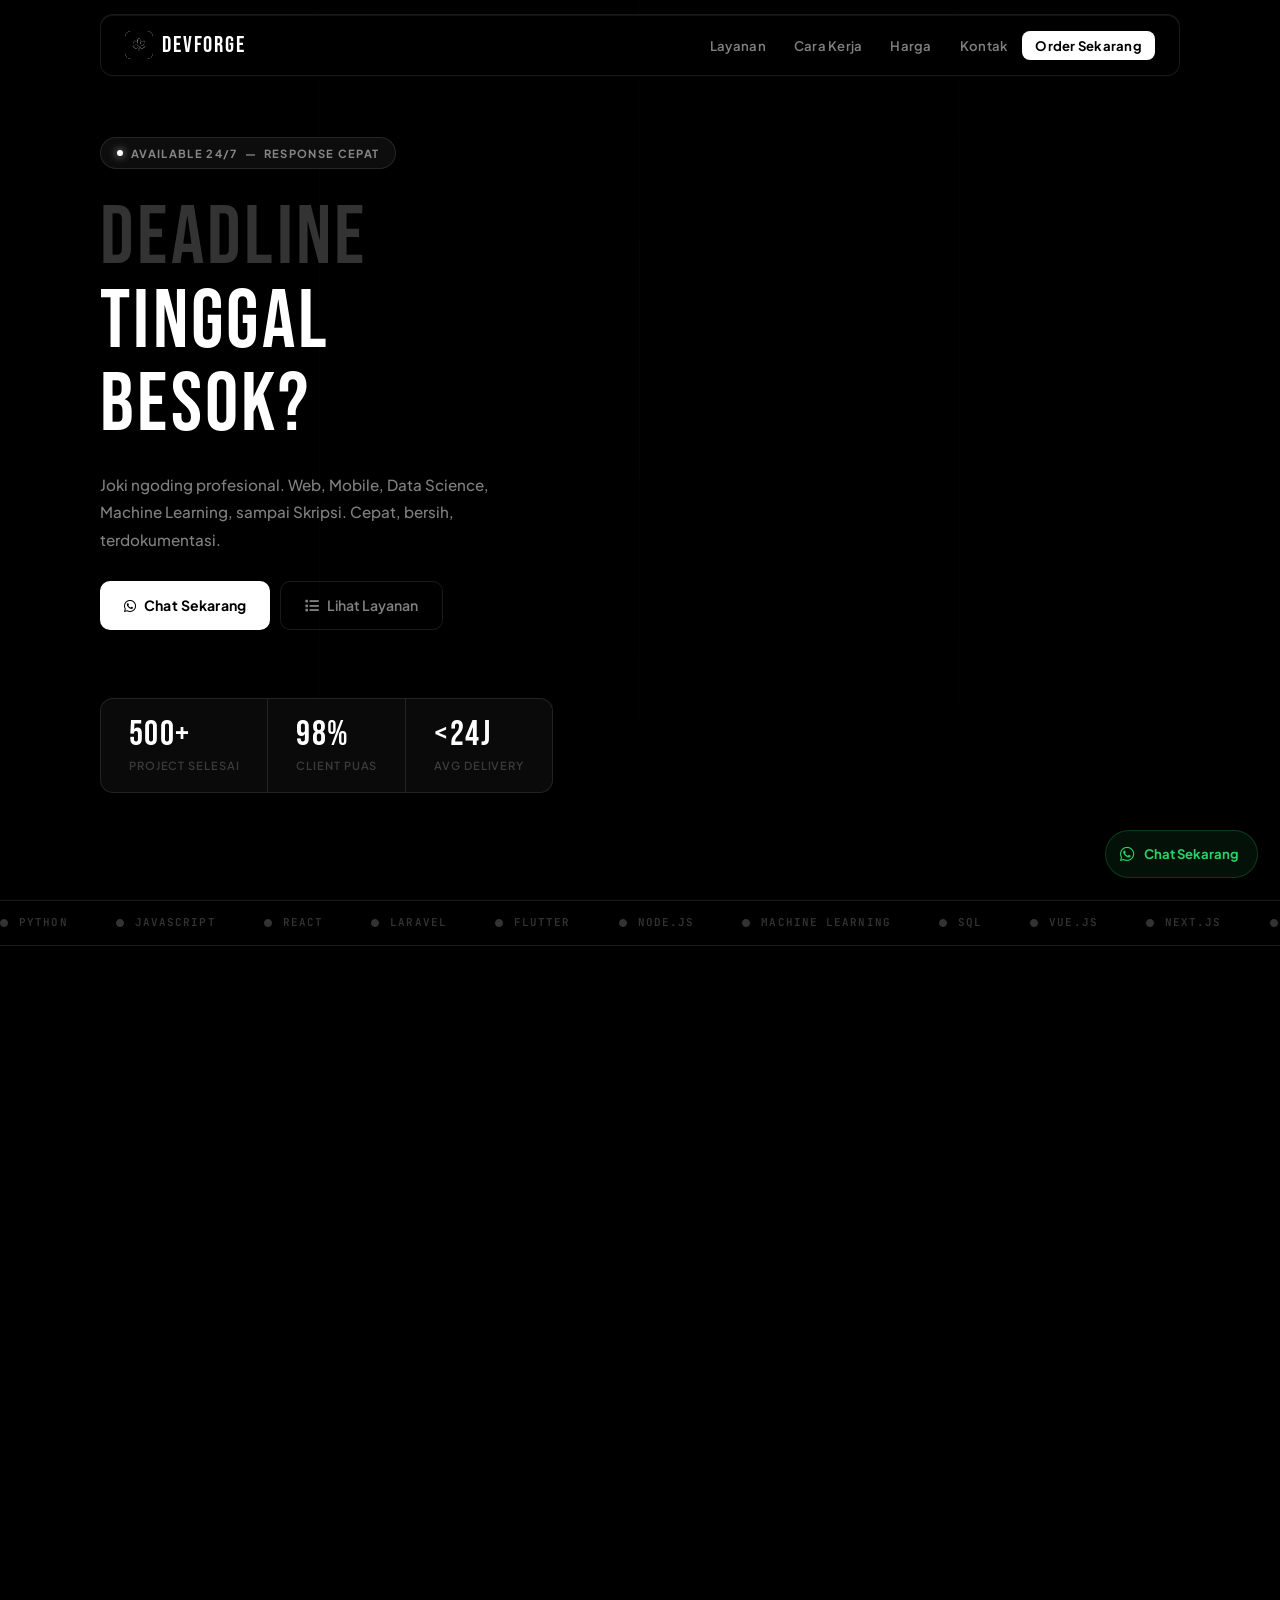
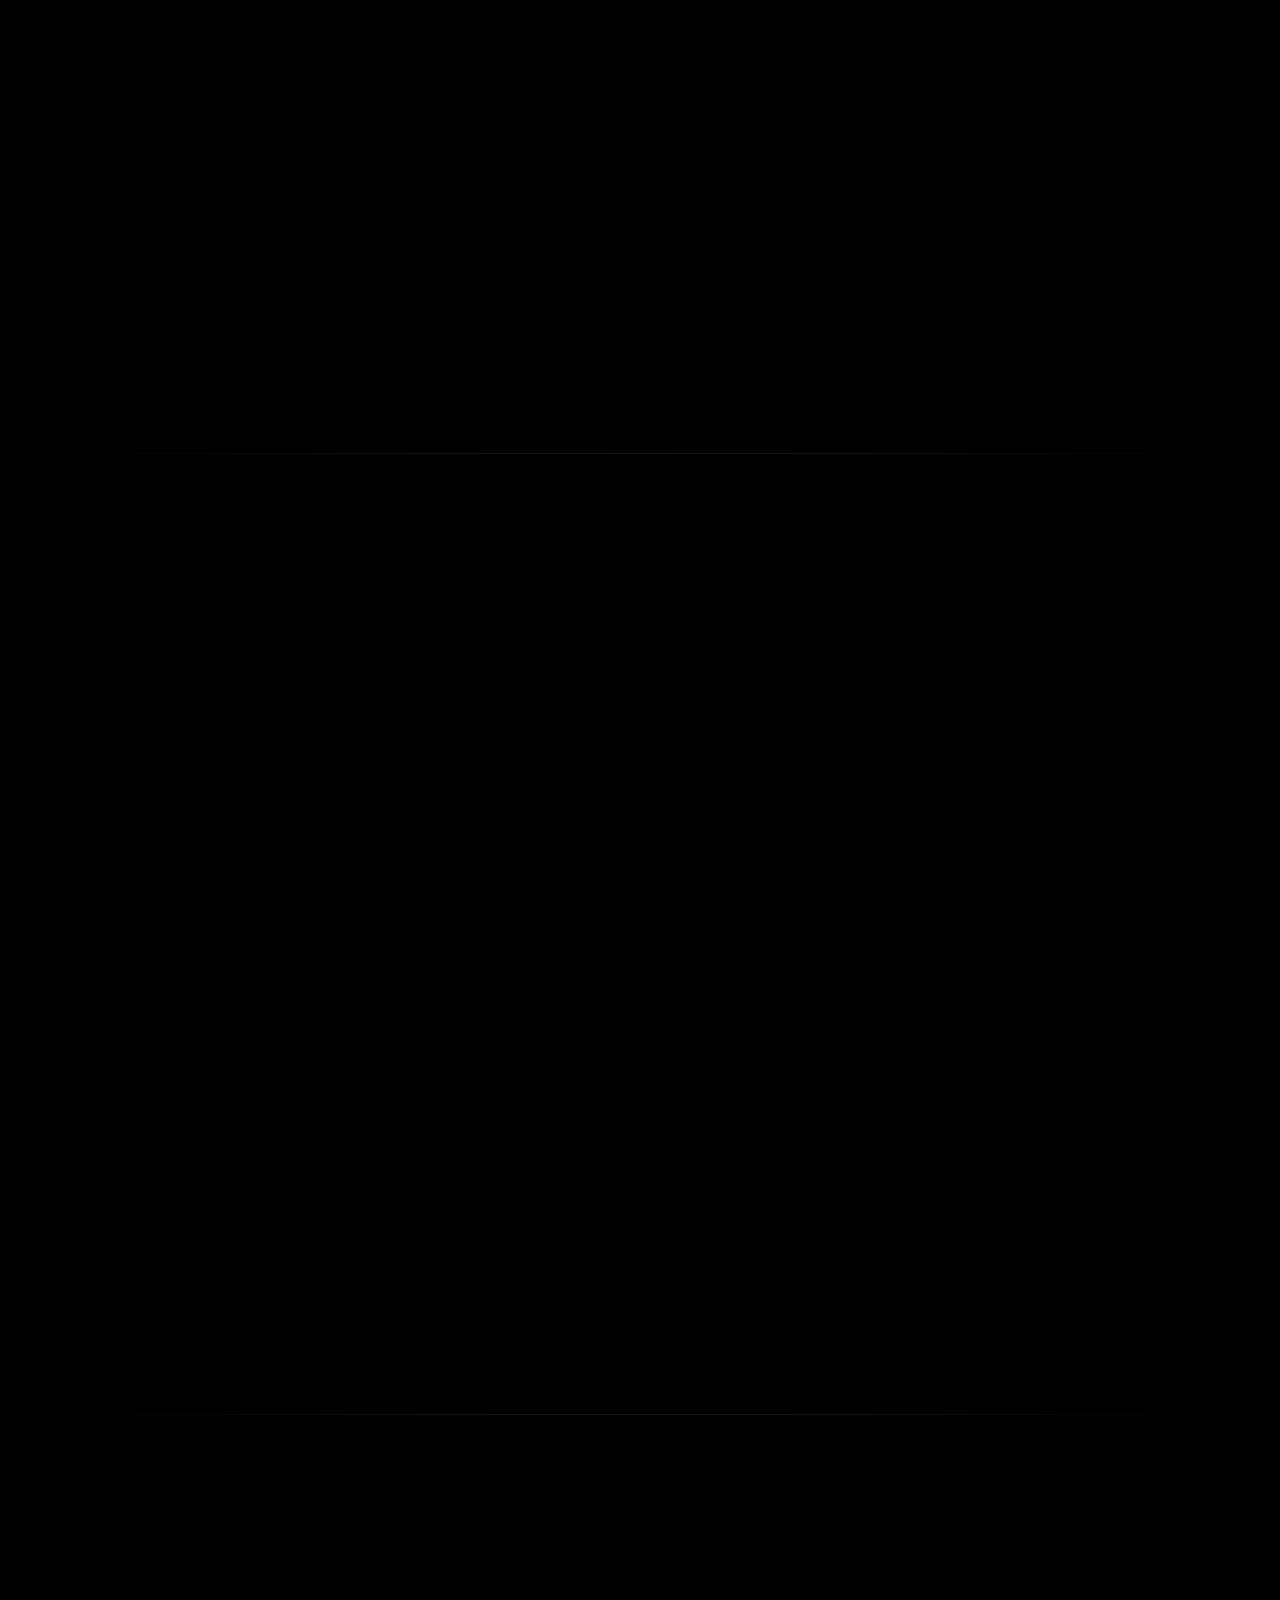
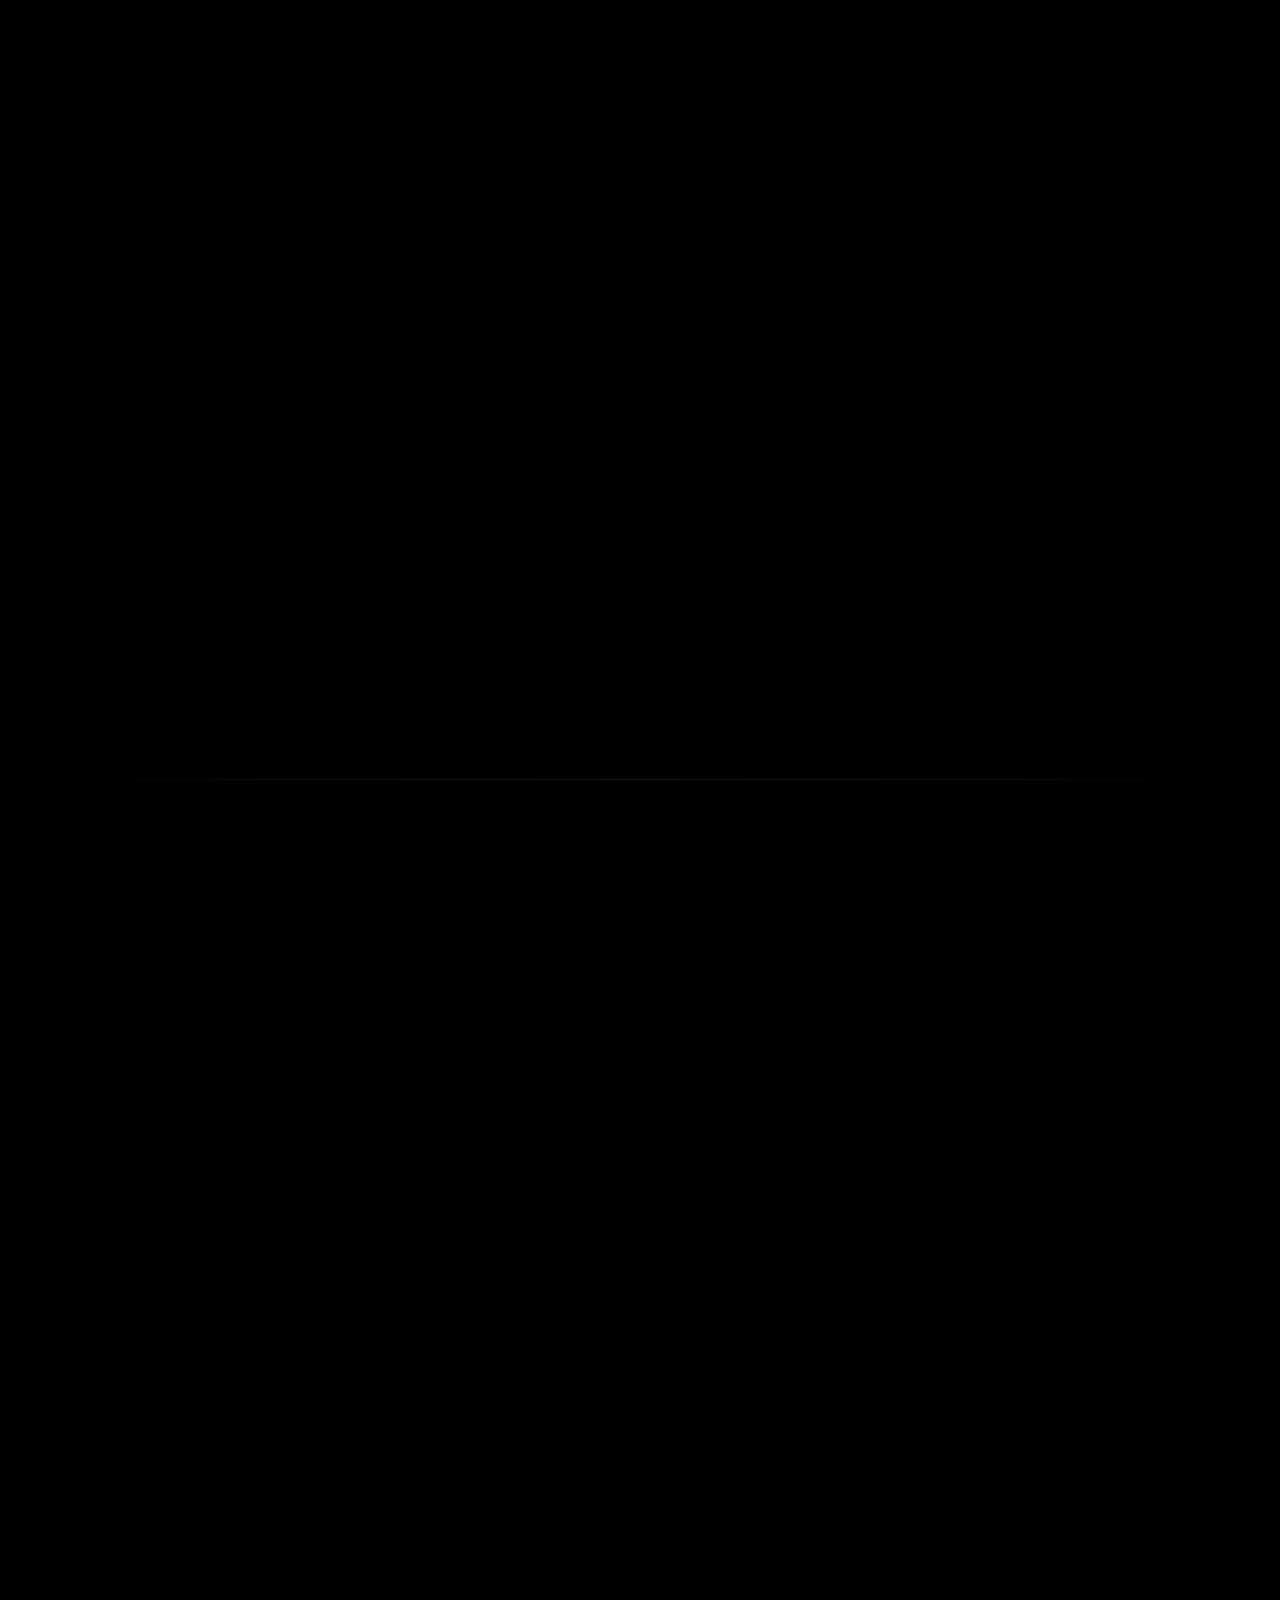
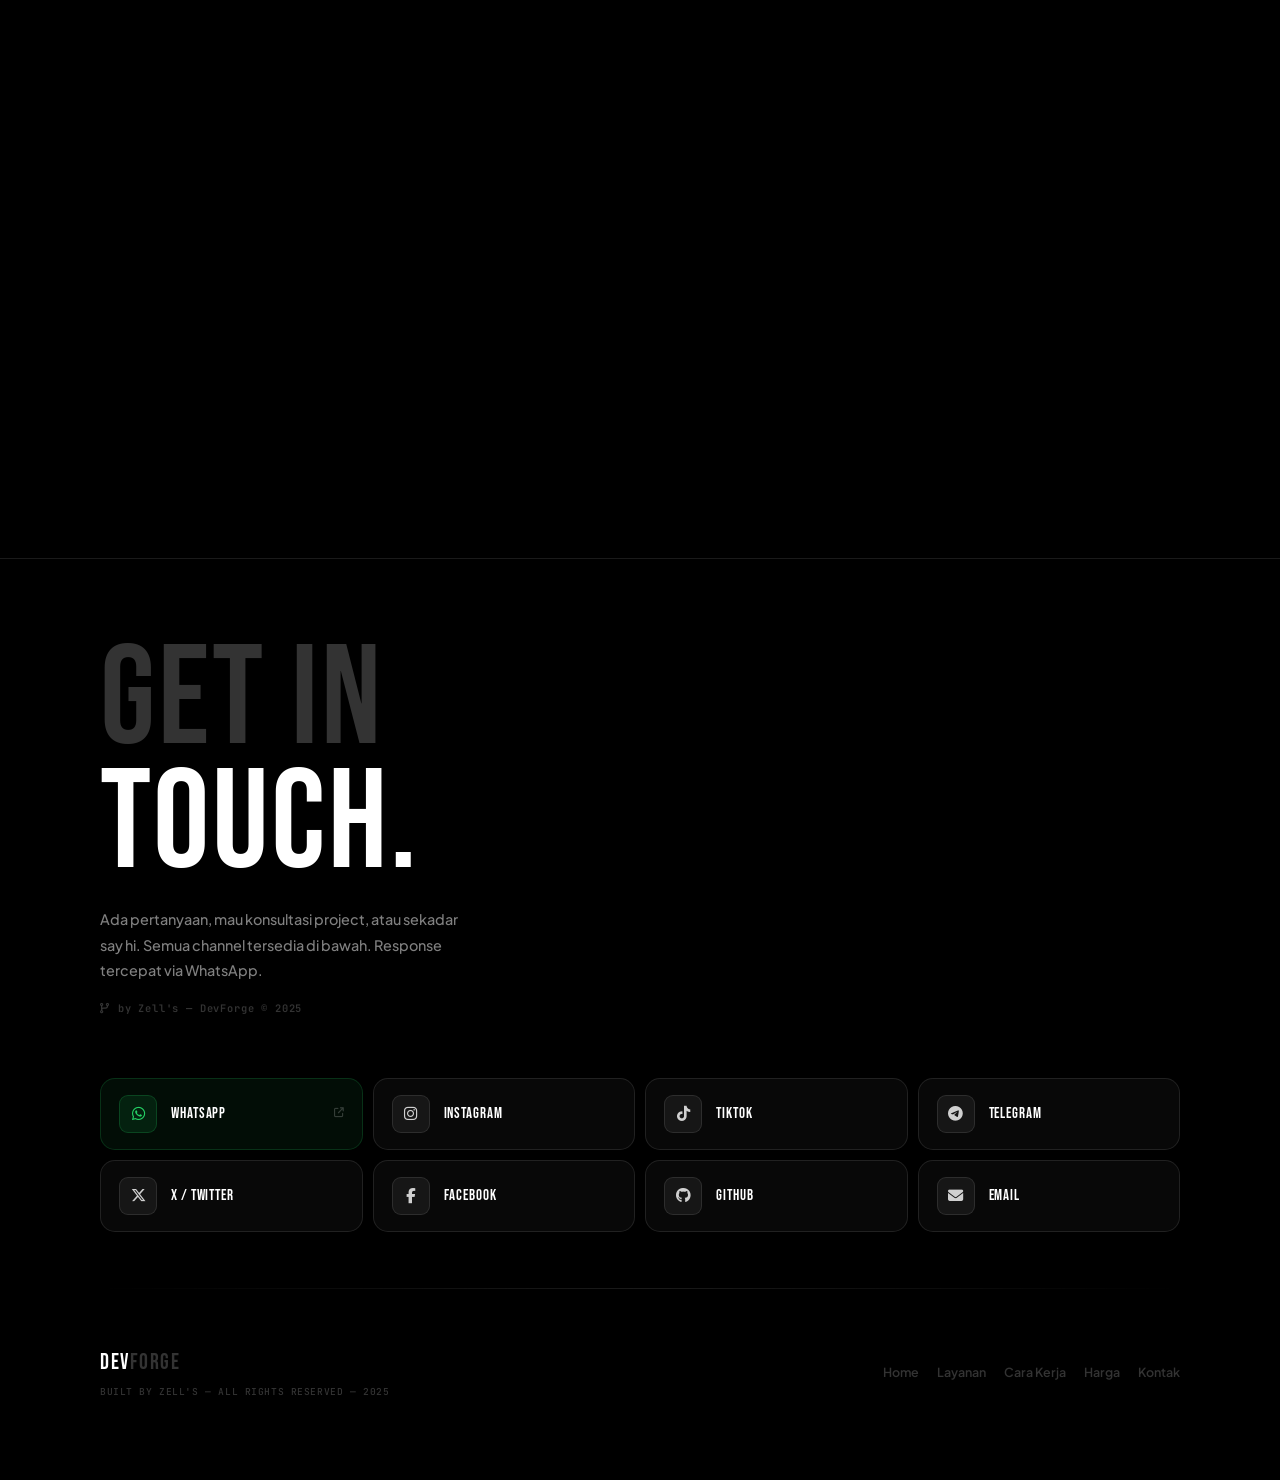
==== index.html @ bbb9de08 "Add files via upload" ====
<!DOCTYPE html>
<html lang="id">
<head>
<meta charset="UTF-8">
<meta name="viewport" content="width=device-width, initial-scale=1.0">
<title>DevForge — Joki Ngoding Professional</title>
<link rel="preconnect" href="https://fonts.googleapis.com">
<link rel="preconnect" href="https://fonts.gstatic.com" crossorigin>
<link rel="stylesheet" href="https://cdnjs.cloudflare.com/ajax/libs/font-awesome/6.5.0/css/all.min.css">
<link rel="stylesheet" href="style.css">
</head>
<body>

<!-- ── TERMINAL BACKGROUND (hero only) ── -->
<div id="terminal-bg">
  <div class="term-col" id="tc0"></div>
  <div class="term-col" id="tc1"></div>
  <div class="term-col" id="tc2"></div>
  <div class="term-col" id="tc3"></div>
</div>
<div id="term-vignette"></div>

<!-- ── NAV ── -->
<nav>
  <a href="#home" class="logo">
   <div class="logo-box"><img src="w.jpeg" alt="logo" style="width:100%;height:100%;object-fit:cover;border-radius:inherit;display:block;"></div> DevForge
  </a>
  <ul class="nav-links">
    <li><a href="#layanan">Layanan</a></li>
    <li><a href="#cara-kerja">Cara Kerja</a></li>
    <li><a href="#harga">Harga</a></li>
    <li><a href="#contact">Kontak</a></li>
    <li><a href="#cta" class="nav-cta">Order Sekarang</a></li>
  </ul>
  <button class="hamburger" id="ham" aria-label="Menu">
    <span></span><span></span><span></span>
  </button>
</nav>
<div class="mob-nav" id="mobnav">
  <a href="#layanan">Layanan</a>
  <a href="#cara-kerja">Cara Kerja</a>
  <a href="#harga">Harga</a>
  <a href="#contact">Kontak</a>
  <a href="#cta" class="m-cta">Order Sekarang</a>
</div>

<!-- ── PAGE ── -->
<div class="page">

  <!-- HERO -->
  <section class="hero" id="home">
    <div class="hero-inner">

      <div class="hero-pill">
        <div class="pill-live"></div>
        Available 24/7 &nbsp;&mdash;&nbsp; Response Cepat
      </div>

      <div class="hero-title">
        <span class="dim">DEADLINE</span><br>
        TINGGAL<br>
        BESOK?
      </div>

      <p class="hero-desc">
        Joki ngoding profesional. Web, Mobile, Data Science, Machine Learning, sampai Skripsi. Cepat, bersih, terdokumentasi.
      </p>

      <div class="hero-btns">
        <a href="https://wa.me/6287738441668?text=Halo%20DevForge%2C%20mau%20konsultasi%20project"
           class="btn-white" target="_blank" rel="noopener">
          <i class="fa-brands fa-whatsapp"></i> Chat Sekarang
        </a>
        <a href="#layanan" class="btn-outline">
       <i class="fa-solid fa-list"></i>Lihat Layanan
        </a>
      </div>

      <div class="hero-metrics">
        <div class="m-stat">
          <div class="m-val">500+</div>
          <div class="m-lbl">Project Selesai</div>
        </div>
        <div class="m-stat">
          <div class="m-val">98%</div>
          <div class="m-lbl">Client Puas</div>
        </div>
        <div class="m-stat">
          <div class="m-val">&lt;24J</div>
          <div class="m-lbl">Avg Delivery</div>
        </div>
      </div>

    </div>
  </section>

  <!-- MARQUEE -->
  <div class="marquee-wrap">
    <div class="marquee-track">
      <div class="m-item"><i class="fa-solid fa-circle"></i> Python</div>
      <div class="m-item"><i class="fa-solid fa-circle"></i> JavaScript</div>
      <div class="m-item"><i class="fa-solid fa-circle"></i> React</div>
      <div class="m-item"><i class="fa-solid fa-circle"></i> Laravel</div>
      <div class="m-item"><i class="fa-solid fa-circle"></i> Flutter</div>
      <div class="m-item"><i class="fa-solid fa-circle"></i> Node.js</div>
      <div class="m-item"><i class="fa-solid fa-circle"></i> Machine Learning</div>
      <div class="m-item"><i class="fa-solid fa-circle"></i> SQL</div>
      <div class="m-item"><i class="fa-solid fa-circle"></i> Vue.js</div>
      <div class="m-item"><i class="fa-solid fa-circle"></i> Next.js</div>
      <div class="m-item"><i class="fa-solid fa-circle"></i> Django</div>
      <div class="m-item"><i class="fa-solid fa-circle"></i> Android</div>
      <div class="m-item"><i class="fa-solid fa-circle"></i> TensorFlow</div>
      <div class="m-item"><i class="fa-solid fa-circle"></i> Firebase</div>
      <div class="m-item"><i class="fa-solid fa-circle"></i> PostgreSQL</div>
      <!-- duplicate for seamless loop -->
      <div class="m-item"><i class="fa-solid fa-circle"></i> Python</div>
      <div class="m-item"><i class="fa-solid fa-circle"></i> JavaScript</div>
      <div class="m-item"><i class="fa-solid fa-circle"></i> React</div>
      <div class="m-item"><i class="fa-solid fa-circle"></i> Laravel</div>
      <div class="m-item"><i class="fa-solid fa-circle"></i> Flutter</div>
      <div class="m-item"><i class="fa-solid fa-circle"></i> Node.js</div>
      <div class="m-item"><i class="fa-solid fa-circle"></i> Machine Learning</div>
      <div class="m-item"><i class="fa-solid fa-circle"></i> SQL</div>
      <div class="m-item"><i class="fa-solid fa-circle"></i> Vue.js</div>
      <div class="m-item"><i class="fa-solid fa-circle"></i> Next.js</div>
      <div class="m-item"><i class="fa-solid fa-circle"></i> Django</div>
      <div class="m-item"><i class="fa-solid fa-circle"></i> Android</div>
      <div class="m-item"><i class="fa-solid fa-circle"></i> TensorFlow</div>
      <div class="m-item"><i class="fa-solid fa-circle"></i> Firebase</div>
      <div class="m-item"><i class="fa-solid fa-circle"></i> PostgreSQL</div>
    </div>
  </div>

  <!-- LAYANAN -->
  <section class="sec" id="layanan">
    <div class="sec-in">
      <div class="sec-tag reveal"><i class="fa-solid fa-layer-group"></i> Layanan</div>
      <h2 class="sec-title reveal">APAPUN<br>STACK-NYA.</h2>
      <p class="sec-sub reveal">Dari bug fix 1 jam sampai sistem skripsi lengkap. Semua dikerjakan profesional, bersih, dan terdokumentasi.</p>

      <div class="srv-grid">
        <div class="srv-card reveal d1">
          <div class="srv-icon"><i class="fa-solid fa-globe"></i></div>
          <div class="srv-name">WEB DEVELOPMENT</div>
          <div class="srv-desc">Frontend, backend, full-stack. React, Laravel, Next.js, Vue. Responsive, clean code, siap deploy ke production.</div>
          <div class="srv-tags">
            <span class="stag">React</span><span class="stag">Laravel</span>
            <span class="stag">Next.js</span><span class="stag">Vue</span>
          </div>
          <div class="srv-price"><i class="fa-solid fa-tag"></i> Mulai Rp 100.000</div>
        </div>

        <div class="srv-card reveal d2">
          <div class="srv-icon"><i class="fa-solid fa-mobile-screen"></i></div>
          <div class="srv-name">MOBILE APP</div>
          <div class="srv-desc">Android native, Flutter cross-platform. UI solid, logic bersih, siap submit ke Play Store atau App Store.</div>
          <div class="srv-tags">
            <span class="stag">Flutter</span><span class="stag">Android</span>
            <span class="stag">React Native</span>
          </div>
          <div class="srv-price"><i class="fa-solid fa-tag"></i> Mulai Rp 150.000</div>
        </div>

        <div class="srv-card reveal d3">
          <div class="srv-icon"><i class="fa-solid fa-brain"></i></div>
          <div class="srv-name">DATA SCIENCE &amp; ML</div>
          <div class="srv-desc">Analisis data, machine learning, prediksi model. Python, TensorFlow, PyTorch, scikit-learn. Laporan lengkap.</div>
          <div class="srv-tags">
            <span class="stag">Python</span><span class="stag">TensorFlow</span>
            <span class="stag">Pandas</span>
          </div>
          <div class="srv-price"><i class="fa-solid fa-tag"></i> Mulai Rp 120.000</div>
        </div>

        <div class="srv-card reveal d4">
          <div class="srv-icon"><i class="fa-solid fa-database"></i></div>
          <div class="srv-name">DATABASE &amp; BACKEND</div>
          <div class="srv-desc">ERD, desain database, REST API, GraphQL, query optimization. MySQL, PostgreSQL, MongoDB, Firebase.</div>
          <div class="srv-tags">
            <span class="stag">MySQL</span><span class="stag">PostgreSQL</span>
            <span class="stag">REST API</span>
          </div>
          <div class="srv-price"><i class="fa-solid fa-tag"></i> Mulai Rp 80.000</div>
        </div>

        <div class="srv-card reveal d5">
          <div class="srv-icon"><i class="fa-solid fa-graduation-cap"></i></div>
          <div class="srv-name">TUGAS &amp; SKRIPSI</div>
          <div class="srv-desc">Skripsi, TA, tugas kuliah, laporan praktikum. Dari BAB 1 sampai deploy sistem. Bimbingan tersedia.</div>
          <div class="srv-tags">
            <span class="stag">Skripsi</span><span class="stag">Tugas Akhir</span>
            <span class="stag">Laporan</span>
          </div>
          <div class="srv-price"><i class="fa-solid fa-tag"></i> Coming Soon</div>
        </div>

        <div class="srv-card reveal d6">
          <div class="srv-icon"><i class="fa-solid fa-bug-slash"></i></div>
          <div class="srv-name">DEBUG &amp; OPTIMASI</div>
          <div class="srv-desc">Error, bug, atau performa lambat. Kita diagnosa, fix, dan optimalkan. Disertai penjelasan root cause-nya.</div>
          <div class="srv-tags">
            <span class="stag">Debugging</span><span class="stag">Optimasi</span>
            <span class="stag">Code Review</span>
          </div>
          <div class="srv-price"><i class="fa-solid fa-tag"></i> Mulai Rp 50.000</div>
        </div>
      </div>
    </div>
  </section>

  <div class="divider"></div>

  <!-- CARA KERJA -->
  <section class="sec" id="cara-kerja">
    <div class="sec-in">
      <div class="sec-tag reveal"><i class="fa-solid fa-route"></i> Cara Kerja</div>
      <h2 class="sec-title reveal">PROSES<br>SIMPEL.</h2>
      <p class="sec-sub reveal">Tiga langkah dari chat pertama sampai project di tangan kamu.</p>

      <div class="steps-wrap">
        <div class="step-row reveal">
          <div class="step-num-col">
            <div class="step-num-box">01</div>
            <div class="step-line-v"></div>
          </div>
          <div class="step-body">
            <h3>KONSULTASI GRATIS</h3>
            <p>Chat via WhatsApp, jelasin kebutuhan, deadline, dan tech stack. Kita kasih estimasi harga dan waktu secara transparan. Tidak ada hidden cost.</p>
          </div>
        </div>

        <div class="step-row reveal">
          <div class="step-num-col">
            <div class="step-num-box">02</div>
            <div class="step-line-v"></div>
          </div>
          <div class="step-body">
            <h3>PENGERJAAN + UPDATE</h3>
            <p>Setelah deal, pengerjaan langsung dimulai. Progress update berkala sesuai milestone yang disepakati. Transparan dari awal sampai akhir.</p>
          </div>
        </div>

        <div class="step-row reveal">
          <div class="step-num-col">
            <div class="step-num-box">03</div>
            <div class="step-line-v"></div>
          </div>
          <div class="step-body">
            <h3>DELIVERY + REVISI GRATIS</h3>
            <p>Project dikirim lengkap dengan source code, dokumentasi, dan panduan penggunaan. Revisi gratis kalau ada yang tidak sesuai ekspektasi.</p>
          </div>
        </div>
      </div>
    </div>
  </section>

  <div class="divider"></div>

  <!-- HARGA -->
  <section class="sec" id="harga">
    <div class="sec-in">
      <div class="sec-tag reveal"><i class="fa-solid fa-receipt"></i> Harga</div>
      <h2 class="sec-title reveal">TRANSPARAN.<br>NO HIDDEN COST.</h2>
      <p class="sec-sub reveal">Harga final dikonfirmasi sebelum pengerjaan dimulai. Tidak ada kejutan di akhir.</p>

      <div class="pricing-wrap">
        <div class="p-card reveal d1">
          <div class="p-plan">// STARTER</div>
          <div class="p-amount">25-50K</div>
          <div class="p-from">mulai dari</div>
          <div class="p-desc">Bug fix, tugas kecil, atau debugging cepat.</div>
          <ul class="feat-list">
            <li class="feat-item"><i class="fa-solid fa-check"></i> Bug fix dan debugging</li>
            <li class="feat-item"><i class="fa-solid fa-check"></i> Tugas sederhana</li>
            <li class="feat-item"><i class="fa-solid fa-check"></i> Revisi 1 kali</li>
            <li class="feat-item"><i class="fa-solid fa-check"></i> Source code</li>
          </ul>
          <a href="#cta" class="btn-buy btn-buy-out">Mulai</a>
        </div>

        <div class="p-card feat reveal d2">
          <div class="p-badge"><i class="fa-solid fa-star fa-xs"></i> Terpopuler</div>
          <div class="p-plan">// PROFESSIONAL</div>
          <div class="p-amount">150-200K</div>
          <div class="p-from">mulai dari</div>
          <div class="p-desc">Project medium hingga besar. Paling banyak digunakan.</div>
          <ul class="feat-list">
            <li class="feat-item"><i class="fa-solid fa-check"></i> Web atau Mobile app</li>
            <li class="feat-item"><i class="fa-solid fa-check"></i> Dokumentasi lengkap</li>
            <li class="feat-item"><i class="fa-solid fa-check"></i> Revisi 5-10 kali</li>
            <li class="feat-item"><i class="fa-solid fa-check"></i> Progress update berkala</li>
            <li class="feat-item"><i class="fa-solid fa-check"></i> Support pasca-delivery</li>
          </ul>
          <a href="#cta" class="btn-buy btn-buy-fill">Pilih Professional</a>
        </div>

        <div class="p-card reveal d3">
          <div class="p-plan">// SKRIPSI / TA</div>
          <div class="p-amount">500K</div>
          <div class="p-from">mulai dari</div>
          <div class="p-desc">Paket lengkap sistem dan laporan, siap untuk sidang.</div>
          <ul class="feat-list">
            <li class="feat-item"><i class="fa-solid fa-check"></i> Sistem dan laporan lengkap</li>
            <li class="feat-item"><i class="fa-solid fa-check"></i> Bimbingan berkala</li>
            <li class="feat-item"><i class="fa-solid fa-check"></i> Materi presentasi siap</li>
            <li class="feat-item"><i class="fa-solid fa-check"></i> Revisi tidak terbatas</li>
            <li class="feat-item"><i class="fa-solid fa-check"></i> Konsultasi pasca-sidang</li>
          </ul>
          <a href="404.html" class="btn-buy btn-buy-out">Coming Soon</a>
        </div>
      </div>
    </div>
  </section>

  <div class="divider"></div>

  <!-- JAMINAN -->
  <section class="sec">
    <div class="sec-in">
      <div class="sec-tag reveal"><i class="fa-solid fa-shield-halved"></i> Jaminan</div>
      <h2 class="sec-title reveal">KENAPA<br>PILIH KITA.</h2>
      <p class="sec-sub reveal">Bukan sekedar klaim. Ini yang kamu dapat di setiap order.</p>

      <div class="g-grid">
        <div class="g-card reveal d1">
          <div class="g-ico"><i class="fa-solid fa-clock"></i></div>
          <div>
            <div class="g-name">ON-TIME</div>
            <div class="g-desc">Deadline yang disepakati adalah komitmen. Bukan estimasi kasar.</div>
          </div>
        </div>
        <div class="g-card reveal d2">
          <div class="g-ico"><i class="fa-solid fa-rotate-left"></i></div>
          <div>
            <div class="g-name">REVISI GRATIS</div>
            <div class="g-desc">Tidak sesuai ekspektasi? Kita revisi sampai puas tanpa biaya tambahan.</div>
          </div>
        </div>
        <div class="g-card reveal d3">
          <div class="g-ico"><i class="fa-solid fa-file-code"></i></div>
          <div>
            <div class="g-name">KODE BERSIH</div>
            <div class="g-desc">Readable, terstruktur, dan terdokumentasi. Bukan kode yang sekedar jalan.</div>
          </div>
        </div>
        <div class="g-card reveal d4">
          <div class="g-ico"><i class="fa-solid fa-lock"></i></div>
          <div>
            <div class="g-name">PRIVASI AMAN</div>
            <div class="g-desc">Semua data dan detail project dijaga kerahasiaannya sepenuhnya.</div>
          </div>
        </div>
      </div>
    </div>
  </section>

  <!-- CTA -->
  <section class="cta-sec" id="cta">
    <div class="cta-box reveal">
      <div class="sec-tag" style="justify-content:center;margin-bottom:16px">
        <i class="fa-solid fa-bolt"></i> Siap Mulai
      </div>
      <h2>
        <span class="dim">YUK GAS.</span><br>
        KITA BERES<br>HARI INI.
      </h2>
      <p>Ceritain projectnya. Konsultasi gratis, response cepat, tidak ada commitment di awal.</p>
      <div class="cta-btns">
        <a href="https://wa.me/6287738441668?text=Halo%20min%2C%20mau%20konsultasi%20project"
           class="btn-white" target="_blank" rel="noopener">
          <i class="fa-brands fa-whatsapp"></i> Chat WhatsApp
        </a>
        <a href="#layanan" class="btn-outline">
          <i class="fa-solid fa-list"></i> Lihat Layanan
        </a>
      </div>
    </div>
  </section>

  <!-- CONTACT -->
  <section class="contact-page" id="contact">
    <div class="contact-in">

      <div class="contact-top">
        <div class="big-name">
          <span class="dim">GET IN</span><br>TOUCH.
        </div>
        <p class="contact-desc">
          Ada pertanyaan, mau konsultasi project, atau sekadar say hi. Semua channel tersedia di bawah. Response tercepat via WhatsApp.
        </p>
        <div class="by-tag">
          <i class="fa-solid fa-code-branch"></i>
          by Zell's &mdash; DevForge &copy; 2025
        </div>
      </div>

      <div class="social-grid">

        <a href="https://wa.me/6287738441668" class="social-card wa-card" target="_blank" rel="noopener">
          <div class="sc-ico"><i class="fa-brands fa-whatsapp"></i></div>
          <div>
            <div class="sc-name">WHATSAPP</div>
            <div class="sc-handle"></div>
          </div>
          <i class="fa-solid fa-arrow-up-right-from-square sc-arrow"></i>
        </a>

        <a href="https://www.instagram.com/zellsukaturuuu?igsh=Yncwa2Jlb3AwZWtr" class="social-card" target="_blank" rel="noopener">
          <div class="sc-ico"><i class="fa-brands fa-instagram"></i></div>
          <div>
            <div class="sc-name">INSTAGRAM</div>
            <div class="sc-handle"></div>
          </div>
        </a>

        <a href="https://www.tiktok.com/@dhoozell?_t=ZS-90FOWYieyzS&_r=1" class="social-card" target="_blank" rel="noopener">
          <div class="sc-ico"><i class="fa-brands fa-tiktok"></i></div>
          <div>
            <div class="sc-name">TIKTOK</div>
            <div class="sc-handle"></div>
          </div>
        </a>

        <a href="https://t.me/DhoZell" class="social-card" target="_blank" rel="noopener">
          <div class="sc-ico"><i class="fa-brands fa-telegram"></i></div>
          <div>
            <div class="sc-name">TELEGRAM</div>
            <div class="sc-handle"></div>
          </div>
        </a>

        <a href="404.html" class="social-card" target="_blank" rel="noopener">
          <div class="sc-ico"><i class="fa-brands fa-x-twitter"></i></div>
          <div>
            <div class="sc-name">X / TWITTER</div>
            <div class="sc-handle"></div>
          </div>
        </a>

        <a href="404.html" class="social-card" target="_blank" rel="noopener">
          <div class="sc-ico"><i class="fa-brands fa-facebook-f"></i></div>
          <div>
            <div class="sc-name">FACEBOOK</div>
            <div class="sc-handle"></div>
          </div>
        </a>

        <a href="404.html" class="social-card" target="_blank" rel="noopener">
          <div class="sc-ico"><i class="fa-brands fa-github"></i></div>
          <div>
            <div class="sc-name">GITHUB</div>
            <div class="sc-handle"></div>
          </div>
        </a>

        <a href="404.html" class="social-card" target="_blank" rel="noopener">
          <div class="sc-ico"><i class="fa-solid fa-envelope"></i></div>
          <div>
            <div class="sc-name">EMAIL</div>
            <div class="sc-handle"></div>
          </div>
        </a>

      </div>

      <div class="contact-divider"></div>

      <div class="footer-bar">
        <div>
          <div class="footer-logo">DEV<span>FORGE</span></div>
          <div class="footer-copy">BUILT BY ZELL'S &mdash; ALL RIGHTS RESERVED &mdash; 2025</div>
        </div>
        <div class="footer-links">
          <a href="#home">Home</a>
          <a href="#layanan">Layanan</a>
          <a href="#cara-kerja">Cara Kerja</a>
          <a href="#harga">Harga</a>
          <a href="#contact">Kontak</a>
        </div>
      </div>

    </div>
  </section>

</div><!-- end .page -->

<!-- WA FLOAT -->
<a href="https://wa.me/6287738441668?text=Halo%20min%2C%20mau%20konsultasi%20project"
   class="wa-float" target="_blank" rel="noopener">
  <i class="fa-brands fa-whatsapp"></i>
  <span>Chat Sekarang</span>
</a>

<script src="main.js"></script>
</body>
</html>
---- style.css ----
@import url('https://fonts.googleapis.com/css2?family=Bebas+Neue&family=Plus+Jakarta+Sans:wght@400;500;600;700;800&family=JetBrains+Mono:wght@400;500;600&display=swap');

*, *::before, *::after { box-sizing: border-box; margin: 0; padding: 0; }

:root {
  --bg:        #000000;
  --bg2:       #030303;
  --bg3:       #080808;
  --white:     #ffffff;
  --w95:       rgba(255,255,255,0.95);
  --w80:       rgba(255,255,255,0.80);
  --w50:       rgba(255,255,255,0.50);
  --w20:       rgba(255,255,255,0.20);
  --w10:       rgba(255,255,255,0.10);
  --w06:       rgba(255,255,255,0.06);
  --w03:       rgba(255,255,255,0.03);
  --border:    rgba(255,255,255,0.10);
  --border-h:  rgba(255,255,255,0.25);
  --glass:     rgba(255,255,255,0.05);
  --font-h:    'Bebas Neue', sans-serif;
  --font-b:    'Plus Jakarta Sans', sans-serif;
  --font-mono: 'JetBrains Mono', monospace;
}

html { scroll-behavior: smooth; }

body {
  background: var(--bg);
  color: var(--white);
  font-family: var(--font-b);
  font-size: 15px;
  font-weight: 500;
  line-height: 1.65;
  overflow-x: hidden;
  -webkit-font-smoothing: antialiased;
}

/* ─────────────────────────────────────────
   TERMINAL BACKGROUND
───────────────────────────────────────── */
#terminal-bg {
  position: fixed;
  top: 0; left: 0; right: 0;
  /* only covers hero viewport, not full page */
  height: 100vh;
  z-index: 0;
  pointer-events: none;
  overflow: hidden;
  display: grid;
  grid-template-columns: repeat(4, 1fr);
}

.term-col {
  border-right: 1px solid rgba(255,255,255,0.025);
  padding: 10px 10px 0;
  display: flex;
  flex-direction: column;
  overflow: hidden;
  position: relative;
}
.term-col:last-child { border-right: none; }

.term-header {
  display: flex;
  align-items: center;
  justify-content: space-between;
  padding: 6px 2px 8px;
  border-bottom: 1px solid rgba(255,255,255,0.05);
  margin-bottom: 4px;
}
.term-title {
  font-family: var(--font-mono);
  font-size: 0.55rem;
  font-weight: 600;
  color: rgba(255,255,255,0.22);
  letter-spacing: 0.1em;
  text-transform: uppercase;
}
.term-dot {
  width: 5px; height: 5px;
  border-radius: 50%;
  background: rgba(255,255,255,0.12);
}
.term-dot.on   { background: rgba(255,255,255,0.55); animation: tdot 2.5s ease infinite; }
.term-dot.warn { background: rgba(255,200,80,0.45); }
.term-dot.err  { background: rgba(255,80,80,0.4); }

@keyframes tdot { 0%,100%{opacity:1} 50%{opacity:0.15} }

.term-lines-wrap {
  flex: 1;
  overflow: hidden;
  display: flex;
  flex-direction: column;
  gap: 0;
}

.t-line {
  font-family: var(--font-mono);
  font-size: 0.57rem;
  font-weight: 500;
  line-height: 1.85;
  white-space: nowrap;
  overflow: hidden;
  text-overflow: ellipsis;
  color: rgba(255,255,255,0.14);
  opacity: 0;
  transform: translateY(4px);
  animation: tappear 0.25s ease forwards;
}
.t-line.prompt  { color: rgba(255,255,255,0.28); }
.t-line.success { color: rgba(140,255,140,0.2); }
.t-line.error   { color: rgba(255,90,90,0.22); }
.t-line.info    { color: rgba(140,190,255,0.2); }
.t-line.dim     { color: rgba(255,255,255,0.08); }

@keyframes tappear {
  from { opacity: 0; transform: translateY(4px); }
  to   { opacity: 1; transform: translateY(0); }
}

/* Gradient fade at bottom of terminal */
.term-col::after {
  content: '';
  position: absolute;
  bottom: 0; left: 0; right: 0;
  height: 140px;
  background: linear-gradient(180deg, transparent, #000);
  pointer-events: none;
}

/* Hard cutoff so terminal ONLY shows in hero area */
#terminal-bg::after {
  content: '';
  position: absolute;
  bottom: 0; left: 0; right: 0;
  height: 30%;
  background: linear-gradient(180deg, transparent, #000);
  pointer-events: none;
}

/* ─────────────────────────────────────────
   VIGNETTE
───────────────────────────────────────── */
#term-vignette {
  position: fixed;
  top: 0; left: 0; right: 0;
  height: 100vh;
  z-index: 1;
  pointer-events: none;
  background:
    radial-gradient(ellipse 65% 65% at 50% 40%, transparent 0%, rgba(0,0,0,0.82) 100%);
}

/* ─────────────────────────────────────────
   NAV
───────────────────────────────────────── */
nav {
  position: fixed;
  top: 14px; left: 50%;
  transform: translateX(-50%);
  width: calc(100% - 28px);
  max-width: 1080px;
  z-index: 900;
  display: flex;
  align-items: center;
  justify-content: space-between;
  padding: 11px 18px;
  background: rgba(0,0,0,0.72);
  backdrop-filter: blur(28px) saturate(150%);
  -webkit-backdrop-filter: blur(28px) saturate(150%);
  border: 1px solid var(--border);
  border-radius: 13px;
  box-shadow: 0 8px 40px rgba(0,0,0,0.6), inset 0 1px 0 rgba(255,255,255,0.07);
}

.logo {
  font-family: var(--font-h);
  font-size: 1.45rem;
  letter-spacing: 0.08em;
  text-decoration: none;
  color: var(--white);
  display: flex;
  align-items: center;
  gap: 9px;
}
.logo-box {
  width: 28px; height: 28px;
  background: var(--white);
  border-radius: 6px;
  display: flex; align-items: center; justify-content: center;
  font-size: 0.68rem;
  color: #000;
}

.nav-links {
  display: flex; gap: 2px;
  list-style: none; align-items: center;
}
.nav-links a {
  color: var(--w50);
  text-decoration: none;
  font-size: 0.82rem;
  font-weight: 600;
  padding: 6px 13px;
  border-radius: 8px;
  transition: all 0.2s;
  letter-spacing: 0.02em;
}
.nav-links a:hover { color: var(--white); background: var(--w06); }

.nav-cta {
  background: var(--white) !important;
  color: #000 !important;
  font-weight: 700 !important;
  border-radius: 8px !important;
}
.nav-cta:hover { background: rgba(255,255,255,0.88) !important; }

.hamburger {
  display: none; flex-direction: column; gap: 4px;
  cursor: pointer; background: none; border: none; padding: 4px;
}
.hamburger span {
  display: block; width: 20px; height: 1.5px;
  background: var(--w50); border-radius: 2px; transition: all 0.3s;
}

.mob-nav {
  display: none;
  position: fixed;
  top: 76px; left: 14px; right: 14px;
  background: rgba(0,0,0,0.96);
  backdrop-filter: blur(28px);
  border: 1px solid var(--border);
  border-radius: 13px;
  padding: 14px;
  flex-direction: column;
  gap: 3px;
  z-index: 899;
}
.mob-nav.open { display: flex; }
.mob-nav a {
  color: var(--w50);
  text-decoration: none;
  font-size: 0.9rem;
  font-weight: 600;
  padding: 10px 14px;
  border-radius: 9px;
  transition: all 0.2s;
}
.mob-nav a:hover { color: var(--white); background: var(--w06); }
.mob-nav .m-cta {
  background: var(--white); color: #000 !important;
  font-weight: 700; text-align: center; margin-top: 6px;
}

/* ─────────────────────────────────────────
   PAGE WRAPPER
───────────────────────────────────────── */
.page { position: relative; z-index: 2; }

/* ─────────────────────────────────────────
   HERO
───────────────────────────────────────── */
.hero {
  min-height: 100vh;
  display: flex;
  align-items: center;
  padding: 100px 24px 60px;
}
.hero-inner { max-width: 1080px; margin: 0 auto; width: 100%; }

.hero-pill {
  display: inline-flex; align-items: center; gap: 8px;
  background: rgba(255,255,255,0.05);
  border: 1px solid var(--border);
  border-radius: 100px;
  padding: 6px 16px;
  font-size: 0.7rem;
  font-weight: 700;
  color: var(--w50);
  letter-spacing: 0.12em;
  text-transform: uppercase;
  margin-bottom: 28px;
  width: fit-content;
  backdrop-filter: blur(8px);
  animation: fadeUp 0.7s ease both;
}
.pill-live {
  width: 6px; height: 6px; border-radius: 50%;
  background: var(--white);
  box-shadow: 0 0 8px rgba(255,255,255,0.8);
  animation: blink 2s ease infinite;
}
@keyframes blink { 0%,100%{opacity:1} 50%{opacity:0.15} }

.hero-title {
  font-family: var(--font-h);
  font-size: clamp(2.8rem, 6.5vw, 5.5rem);
  line-height: 1.0;
  letter-spacing: 0.04em;
  margin-bottom: 24px;
  animation: fadeUp 0.7s 0.1s ease both;
}
.hero-title .dim { color: var(--w20); }

.hero-desc {
  font-size: 0.95rem;
  font-weight: 500;
  color: var(--w50);
  max-width: 440px;
  line-height: 1.8;
  margin-bottom: 28px;
  animation: fadeUp 0.7s 0.2s ease both;
}

.hero-btns {
  display: flex; gap: 10px; flex-wrap: wrap;
  animation: fadeUp 0.7s 0.25s ease both;
}

.btn-white {
  display: inline-flex; align-items: center; gap: 8px;
  background: var(--white); color: #000;
  padding: 12px 24px; border-radius: 10px;
  font-family: var(--font-b); font-weight: 700;
  font-size: 0.88rem; text-decoration: none;
  transition: all 0.25s; border: none; cursor: pointer;
  letter-spacing: 0.01em;
}
.btn-white:hover { background: rgba(255,255,255,0.88); transform: translateY(-2px); box-shadow: 0 8px 28px rgba(255,255,255,0.15); }

.btn-outline {
  display: inline-flex; align-items: center; gap: 8px;
  background: transparent; color: var(--w50);
  padding: 12px 24px; border-radius: 10px;
  font-family: var(--font-b); font-weight: 600;
  font-size: 0.88rem; text-decoration: none;
  border: 1px solid var(--border);
  transition: all 0.25s; backdrop-filter: blur(8px);
}
.btn-outline:hover { color: var(--white); border-color: var(--border-h); background: var(--w06); }

.hero-metrics {
  display: flex;
  margin-top: 68px;
  animation: fadeUp 0.7s 0.3s ease both;
  width: fit-content;
  background: rgba(255,255,255,0.04);
  border: 1px solid var(--border);
  border-radius: 13px;
  backdrop-filter: blur(20px);
  overflow: hidden;
}
.m-stat {
  padding: 18px 28px;
  border-right: 1px solid var(--border);
}
.m-stat:last-child { border-right: none; }
.m-val {
  font-family: var(--font-h);
  font-size: 2.2rem;
  letter-spacing: 0.04em;
  line-height: 1; color: var(--white);
  margin-bottom: 3px;
}
.m-lbl {
  font-size: 0.7rem; font-weight: 600;
  color: var(--w20); letter-spacing: 0.08em;
  text-transform: uppercase;
}

/* ─────────────────────────────────────────
   MARQUEE
───────────────────────────────────────── */
.marquee-wrap {
  position: relative; z-index: 2;
  border-top: 1px solid var(--border);
  border-bottom: 1px solid var(--border);
  overflow: hidden;
  padding: 13px 0;
  background: rgba(0,0,0,0.9);
  backdrop-filter: blur(8px);
}
.marquee-track {
  display: flex; gap: 48px;
  animation: marquee 32s linear infinite;
  width: max-content;
}
.m-item {
  display: flex; align-items: center; gap: 10px;
  font-family: var(--font-mono);
  font-size: 0.68rem; font-weight: 600;
  letter-spacing: 0.1em; text-transform: uppercase;
  color: var(--w20); white-space: nowrap;
}
.m-item i { color: var(--w20); font-size: 0.5rem; }
@keyframes marquee { from{transform:translateX(0)} to{transform:translateX(-50%)} }

/* ─────────────────────────────────────────
   SECTION BASE
───────────────────────────────────────── */
.sec {
  position: relative; z-index: 2;
  padding: 80px 24px;
  background: var(--bg);
}
.sec-in { max-width: 1080px; margin: 0 auto; }

.sec-tag {
  display: inline-flex; align-items: center; gap: 8px;
  font-size: 0.68rem; font-weight: 700;
  letter-spacing: 0.14em; text-transform: uppercase;
  color: var(--w20); margin-bottom: 12px;
}
.sec-tag i { font-size: 0.58rem; }

.sec-title {
  font-family: var(--font-h);
  font-size: clamp(3rem, 6.5vw, 5.5rem);
  letter-spacing: 0.025em;
  line-height: 0.95;
  color: var(--white);
  margin-bottom: 14px;
}
.sec-sub {
  font-size: 0.9rem; font-weight: 500;
  color: var(--w50);
  max-width: 460px;
  margin-bottom: 52px;
  line-height: 1.8;
}

.divider {
  position: relative; z-index: 2; height: 1px;
  background: linear-gradient(90deg, transparent, var(--border), transparent);
  background-color: var(--bg);
}

/* ─────────────────────────────────────────
   SERVICES
───────────────────────────────────────── */
.srv-grid {
  display: grid;
  grid-template-columns: 1fr;
  gap: 10px;
}
.srv-card {
  background: rgba(255,255,255,0.03);
  border: 1px solid var(--border);
  border-radius: 18px;
  padding: 26px;
  backdrop-filter: blur(16px);
  -webkit-backdrop-filter: blur(16px);
  transition: all 0.3s cubic-bezier(0.4,0,0.2,1);
  position: relative; overflow: hidden; cursor: default;
}
.srv-card::after {
  content: '';
  position: absolute; top: 0; left: 0; right: 0; height: 1px;
  background: linear-gradient(90deg, transparent, rgba(255,255,255,0.18), transparent);
  opacity: 0; transition: opacity 0.3s;
}
.srv-card:hover {
  border-color: rgba(255,255,255,0.22);
  transform: translateY(-3px);
  background: rgba(255,255,255,0.055);
  box-shadow: 0 16px 48px rgba(0,0,0,0.5);
}
.srv-card:hover::after { opacity: 1; }

.srv-icon {
  width: 42px; height: 42px; border-radius: 11px;
  background: var(--w06); border: 1px solid var(--border);
  display: flex; align-items: center; justify-content: center;
  font-size: 0.95rem; color: var(--w50);
  margin-bottom: 18px; transition: all 0.3s;
}
.srv-card:hover .srv-icon { background: var(--w10); color: var(--white); }

.srv-name {
  font-family: var(--font-h);
  font-size: 1.3rem; letter-spacing: 0.05em;
  color: var(--white); margin-bottom: 8px;
}
.srv-desc {
  font-size: 0.83rem; font-weight: 500;
  color: var(--w50); line-height: 1.78; margin-bottom: 16px;
}
.srv-tags { display: flex; gap: 5px; flex-wrap: wrap; margin-bottom: 16px; }
.stag {
  font-family: var(--font-mono);
  font-size: 0.6rem; font-weight: 500;
  padding: 3px 9px; border-radius: 4px;
  background: var(--w03); border: 1px solid var(--border);
  color: var(--w20); letter-spacing: 0.06em;
}
.srv-price {
  font-family: var(--font-mono);
  font-size: 0.75rem; font-weight: 600;
  color: var(--w50);
  display: flex; align-items: center; gap: 7px;
}
.srv-price i { font-size: 0.58rem; color: var(--w20); }

/* ─────────────────────────────────────────
   HOW IT WORKS
───────────────────────────────────────── */
.steps-wrap { display: flex; flex-direction: column; }
.step-row {
  display: flex; gap: 22px;
  padding: 30px 0;
  border-bottom: 1px solid rgba(255,255,255,0.05);
}
.step-row:last-child { border-bottom: none; }
.step-num-col {
  display: flex; flex-direction: column;
  align-items: center; min-width: 48px;
}
.step-num-box {
  width: 48px; height: 48px; border-radius: 11px;
  background: rgba(255,255,255,0.04);
  border: 1px solid var(--border);
  display: flex; align-items: center; justify-content: center;
  font-family: var(--font-h); font-size: 1.05rem;
  letter-spacing: 0.05em; color: var(--w50);
  backdrop-filter: blur(8px); flex-shrink: 0;
}
.step-line-v {
  width: 1px; flex: 1; margin-top: 8px;
  background: linear-gradient(180deg, rgba(255,255,255,0.07), transparent);
}
.step-row:last-child .step-line-v { display: none; }
.step-body { padding-top: 10px; }
.step-body h3 {
  font-family: var(--font-h);
  font-size: 1.45rem; letter-spacing: 0.04em;
  color: var(--white); margin-bottom: 7px;
}
.step-body p {
  font-size: 0.85rem; font-weight: 500;
  color: var(--w50); line-height: 1.8; max-width: 500px;
}

/* ─────────────────────────────────────────
   PRICING
───────────────────────────────────────── */
.pricing-wrap { display: flex; flex-direction: column; gap: 10px; }
.p-card {
  background: rgba(255,255,255,0.03);
  border: 1px solid var(--border);
  border-radius: 22px;
  padding: 30px 26px;
  backdrop-filter: blur(20px);
  -webkit-backdrop-filter: blur(20px);
  position: relative; overflow: hidden; transition: all 0.3s;
}
.p-card::before {
  content: '';
  position: absolute; top: 0; left: 10%; right: 10%; height: 1px;
  background: linear-gradient(90deg, transparent, rgba(255,255,255,0.1), transparent);
}
.p-card.feat {
  background: rgba(255,255,255,0.07);
  border-color: rgba(255,255,255,0.22);
  box-shadow: 0 0 0 1px rgba(255,255,255,0.06), 0 20px 60px rgba(0,0,0,0.5);
}
.p-card.feat::before {
  background: linear-gradient(90deg, transparent, rgba(255,255,255,0.3), transparent);
}
.p-card:hover { border-color: var(--border-h); }

.p-badge {
  position: absolute; top: 16px; right: 16px;
  font-family: var(--font-mono);
  font-size: 0.58rem; font-weight: 600;
  letter-spacing: 0.1em; text-transform: uppercase;
  color: var(--w50); background: var(--w06);
  border: 1px solid var(--border);
  padding: 4px 10px; border-radius: 4px;
}
.p-plan {
  font-family: var(--font-mono);
  font-size: 0.62rem; font-weight: 600;
  letter-spacing: 0.14em; text-transform: uppercase;
  color: var(--w20); margin-bottom: 10px;
}
.p-amount {
  font-family: var(--font-h);
  font-size: 3.4rem; letter-spacing: 0.02em;
  line-height: 1; color: var(--white); margin-bottom: 3px;
}
.p-from {
  font-family: var(--font-mono);
  font-size: 0.68rem; font-weight: 500;
  color: var(--w20); margin-bottom: 12px;
}
.p-desc {
  font-size: 0.83rem; font-weight: 500;
  color: var(--w50); margin-bottom: 24px; line-height: 1.75;
}
.feat-list { list-style: none; display: flex; flex-direction: column; gap: 10px; margin-bottom: 28px; }
.feat-item {
  display: flex; align-items: center; gap: 10px;
  font-size: 0.83rem; font-weight: 500; color: var(--w50);
}
.feat-item i { color: var(--w50); width: 12px; font-size: 0.62rem; }

.btn-buy {
  display: block; width: 100%; padding: 12px;
  border-radius: 10px; text-align: center;
  font-family: var(--font-b); font-weight: 700;
  font-size: 0.85rem; text-decoration: none;
  transition: all 0.25s; border: none; cursor: pointer;
  letter-spacing: 0.02em;
}
.btn-buy-fill { background: var(--white); color: #000; }
.btn-buy-fill:hover { background: rgba(255,255,255,0.88); transform: translateY(-1px); box-shadow: 0 6px 24px rgba(255,255,255,0.12); }
.btn-buy-out { background: transparent; border: 1px solid var(--border); color: var(--w50); }
.btn-buy-out:hover { background: var(--w06); border-color: var(--border-h); color: var(--white); }

/* ─────────────────────────────────────────
   GUARANTEE
───────────────────────────────────────── */
.g-grid { display: grid; grid-template-columns: 1fr; gap: 10px; }
.g-card {
  background: rgba(255,255,255,0.03);
  border: 1px solid var(--border);
  border-radius: 16px; padding: 22px;
  backdrop-filter: blur(12px);
  display: flex; gap: 16px; align-items: flex-start;
  transition: border-color 0.3s;
}
.g-card:hover { border-color: var(--border-h); }
.g-ico {
  width: 38px; height: 38px; flex-shrink: 0;
  border-radius: 10px; background: var(--w06);
  border: 1px solid var(--border);
  display: flex; align-items: center; justify-content: center;
  font-size: 0.85rem; color: var(--w50);
}
.g-name {
  font-family: var(--font-h);
  font-size: 1.05rem; letter-spacing: 0.05em;
  color: var(--white); margin-bottom: 5px;
}
.g-desc { font-size: 0.8rem; font-weight: 500; color: var(--w50); line-height: 1.75; }

/* ─────────────────────────────────────────
   CTA
───────────────────────────────────────── */
.cta-sec {
  position: relative; z-index: 2;
  padding: 80px 24px; text-align: center;
  background: var(--bg);
}
.cta-box {
  max-width: 660px; margin: 0 auto;
  background: rgba(255,255,255,0.04);
  border: 1px solid var(--border);
  border-radius: 26px; padding: 60px 36px;
  backdrop-filter: blur(24px);
  -webkit-backdrop-filter: blur(24px);
  position: relative; overflow: hidden;
}
.cta-box::before {
  content: '';
  position: absolute; top: 0; left: 15%; right: 15%; height: 1px;
  background: linear-gradient(90deg, transparent, rgba(255,255,255,0.22), transparent);
}
.cta-box h2 {
  font-family: var(--font-h);
  font-size: clamp(3rem, 8vw, 6rem);
  letter-spacing: 0.025em; line-height: 0.9;
  color: var(--white); margin-bottom: 16px;
}
.cta-box h2 .dim { color: var(--w20); }
.cta-box p {
  font-size: 0.9rem; font-weight: 500;
  color: var(--w50); margin-bottom: 32px; line-height: 1.8;
}
.cta-btns { display: flex; gap: 10px; justify-content: center; flex-wrap: wrap; }

/* ─────────────────────────────────────────
   CONTACT PAGE
───────────────────────────────────────── */
.contact-page {
  position: relative; z-index: 2;
  border-top: 1px solid var(--border);
  padding: 80px 24px;
  background: var(--bg);
}
.contact-in { max-width: 1080px; margin: 0 auto; }

.contact-top {
  display: flex; flex-direction: column;
  gap: 0; margin-bottom: 60px;
}
.big-name {
  font-family: var(--font-h);
  font-size: clamp(3.8rem, 11vw, 9rem);
  letter-spacing: 0.02em; line-height: 0.88;
  color: var(--white); margin-bottom: 20px;
}
.big-name .dim { color: var(--w20); }
.contact-desc {
  font-size: 0.9rem; font-weight: 500;
  color: var(--w50); max-width: 380px;
  line-height: 1.8; margin-bottom: 16px;
}
.by-tag {
  display: inline-flex; align-items: center; gap: 8px;
  font-family: var(--font-mono);
  font-size: 0.65rem; font-weight: 600;
  color: var(--w20); letter-spacing: 0.08em;
}

.social-grid {
  display: grid;
  grid-template-columns: repeat(2, 1fr);
  gap: 10px;
}
.social-card {
  display: flex; align-items: center; gap: 14px;
  background: rgba(255,255,255,0.03);
  border: 1px solid var(--border);
  border-radius: 15px; padding: 16px 18px;
  text-decoration: none; color: var(--white);
  backdrop-filter: blur(16px);
  -webkit-backdrop-filter: blur(16px);
  transition: all 0.3s cubic-bezier(0.4,0,0.2,1);
  position: relative; overflow: hidden;
}
.social-card:hover {
  border-color: var(--border-h);
  transform: translateY(-3px);
  background: rgba(255,255,255,0.06);
  box-shadow: 0 12px 36px rgba(0,0,0,0.5);
}
.sc-ico {
  width: 38px; height: 38px; flex-shrink: 0;
  border-radius: 9px; background: var(--w06);
  border: 1px solid var(--border);
  display: flex; align-items: center; justify-content: center;
  font-size: 0.95rem; color: var(--w80);
  transition: all 0.3s;
}
.social-card:hover .sc-ico { background: var(--w10); }
.sc-name {
  font-family: var(--font-h);
  font-size: 0.95rem; letter-spacing: 0.06em;
  color: var(--white); margin-bottom: 1px;
}
.sc-handle {
  font-family: var(--font-mono);
  font-size: 0.62rem; font-weight: 500; color: var(--w20);
}
.sc-arrow {
  margin-left: auto;
  font-size: 0.65rem; color: var(--w20);
  flex-shrink: 0;
}

.social-card.wa-card {
  background: rgba(37,211,102,0.06);
  border-color: rgba(37,211,102,0.18);
}
.social-card.wa-card:hover {
  border-color: rgba(37,211,102,0.35);
  background: rgba(37,211,102,0.1);
}
.social-card.wa-card .sc-ico {
  background: rgba(37,211,102,0.1);
  border-color: rgba(37,211,102,0.2);
  color: #25d366;
}

.contact-divider {
  height: 1px;
  background: linear-gradient(90deg, transparent, var(--border), transparent);
  margin: 56px 0;
}

.footer-bar { display: flex; flex-direction: column; gap: 12px; }
.footer-logo {
  font-family: var(--font-h);
  font-size: 1.35rem; letter-spacing: 0.07em; color: var(--white);
}
.footer-logo span { color: var(--w20); }
.footer-copy {
  font-family: var(--font-mono);
  font-size: 0.6rem; font-weight: 500;
  color: var(--w20); letter-spacing: 0.06em; margin-top: 4px;
}
.footer-links { display: flex; gap: 18px; flex-wrap: wrap; }
.footer-links a {
  font-size: 0.78rem; font-weight: 600;
  color: var(--w20); text-decoration: none; transition: color 0.2s;
}
.footer-links a:hover { color: var(--w80); }

/* ─────────────────────────────────────────
   WA FLOATING
───────────────────────────────────────── */
.wa-float {
  position: fixed;
  bottom: 22px; right: 22px; z-index: 800;
  display: flex; align-items: center; gap: 9px;
  background: rgba(37,211,102,0.08);
  border: 1px solid rgba(37,211,102,0.22);
  color: #25d366; text-decoration: none;
  padding: 12px 18px 12px 14px;
  border-radius: 100px;
  font-family: var(--font-b); font-weight: 700;
  font-size: 0.82rem;
  backdrop-filter: blur(20px);
  transition: all 0.25s;
  animation: wafloat 3s ease-in-out infinite;
}
.wa-float i { font-size: 1.05rem; }
.wa-float:hover {
  background: rgba(37,211,102,0.16);
  border-color: rgba(37,211,102,0.4);
  animation: none;
  transform: scale(1.03);
}
@keyframes wafloat { 0%,100%{transform:translateY(0)} 50%{transform:translateY(-4px)} }

/* ─────────────────────────────────────────
   ANIMATIONS
───────────────────────────────────────── */
@keyframes fadeUp {
  from { opacity:0; transform:translateY(22px); }
  to   { opacity:1; transform:translateY(0); }
}
.reveal {
  opacity: 0; transform: translateY(18px);
  transition: opacity 0.6s ease, transform 0.6s ease;
}
.reveal.in { opacity:1; transform:translateY(0); }
.d1{transition-delay:.05s} .d2{transition-delay:.10s} .d3{transition-delay:.15s}
.d4{transition-delay:.20s} .d5{transition-delay:.25s} .d6{transition-delay:.30s}

/* ─────────────────────────────────────────
   RESPONSIVE
───────────────────────────────────────── */
@media (max-width: 639px) {
  .nav-links { display: none; }
  .hamburger { display: flex; }
  .social-grid { grid-template-columns: 1fr; }
  .cta-box { padding: 36px 18px; }
  .wa-float span { display: none; }
  .wa-float { padding: 13px; border-radius: 50%; }
  .sec-title { font-size: clamp(2.2rem, 8vw, 3rem); }
  .hero-metrics { flex-direction: column; width: 100%; }
  .hero-metrics .m-stat { border-right: none; border-bottom: 1px solid var(--border); }
  .hero-metrics .m-stat:last-child { border-bottom: none; }
  .m-val { font-size: 1.8rem; }
  .pricing-wrap { gap: 10px; }
  .hero { padding: 90px 20px 50px; }
  .big-name { font-size: clamp(2.8rem, 11vw, 5rem); }
  .contact-page { padding: 60px 20px; }
  .cta-sec { padding: 60px 20px; }
}
@media (min-width: 640px) {
  .hamburger { display: none; }
  .mob-nav { display: none !important; }
}
@media (min-width: 768px) {
  nav { padding: 11px 24px; }
  .sec { padding: 80px 40px; }
  .srv-grid { grid-template-columns: repeat(2, 1fr); }
  .g-grid { grid-template-columns: repeat(2, 1fr); }
  .pricing-wrap { flex-direction: row; }
  .p-card { flex: 1; }
  .social-grid { grid-template-columns: repeat(3, 1fr); }
  .footer-bar { flex-direction: row; align-items: center; justify-content: space-between; }
  .contact-page { padding: 80px 40px; }
  .cta-sec { padding: 80px 40px; }
  .hero { padding: 100px 40px 60px; }
}
@media (min-width: 1024px) {
  .srv-grid { grid-template-columns: repeat(3, 1fr); }
  .g-grid { grid-template-columns: repeat(4, 1fr); }
  .social-grid { grid-template-columns: repeat(4, 1fr); }
  .sec { padding: 80px 0; }
  .contact-page { padding: 80px 0; }
  .cta-sec { padding: 100px 0; }
  .hero { padding: 100px 0 60px; }
  .hero-inner { padding: 0; }
}
@media (min-width: 1280px) {
  .sec { padding: 90px 0; }
  .hero { padding: 100px 0 70px; }
}
@media (min-width: 1440px) {
  nav { max-width: 1200px; }
  .hero-inner,
  .sec-in,
  .contact-in { max-width: 1200px; }
}
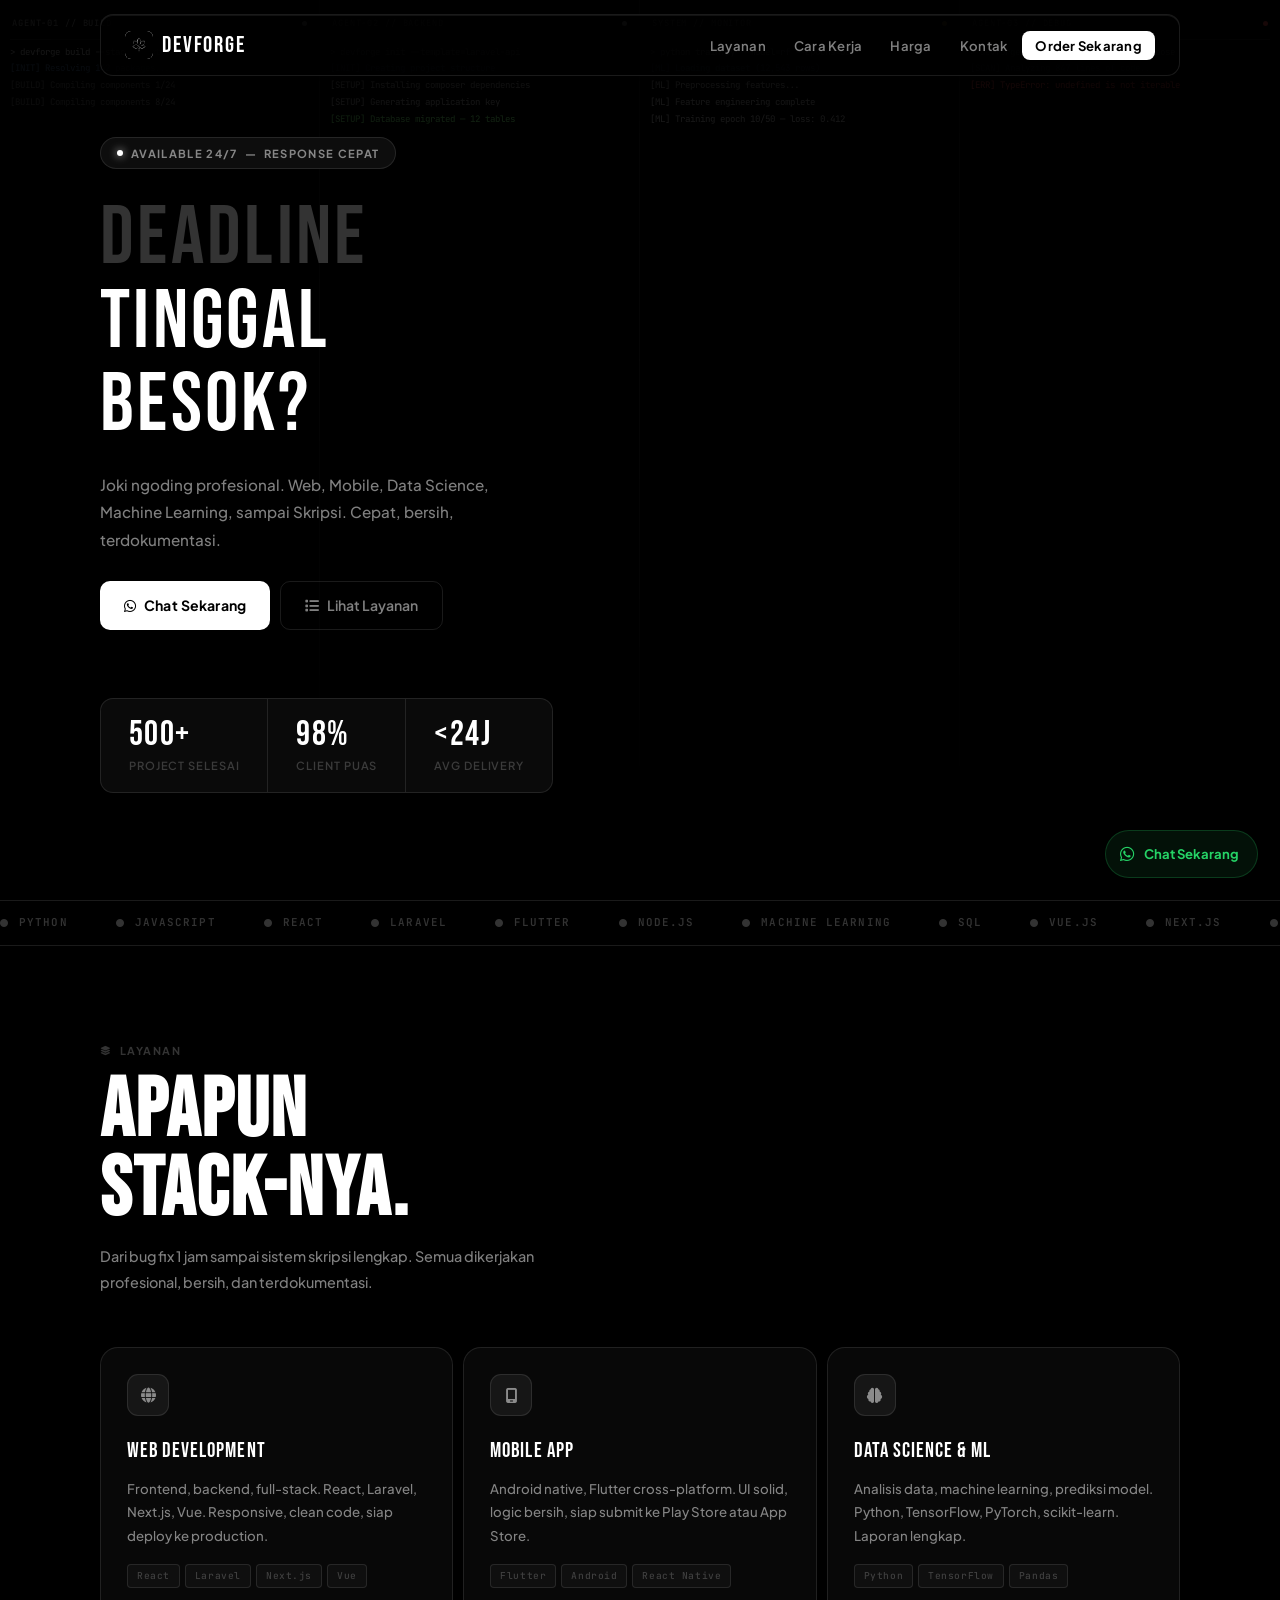
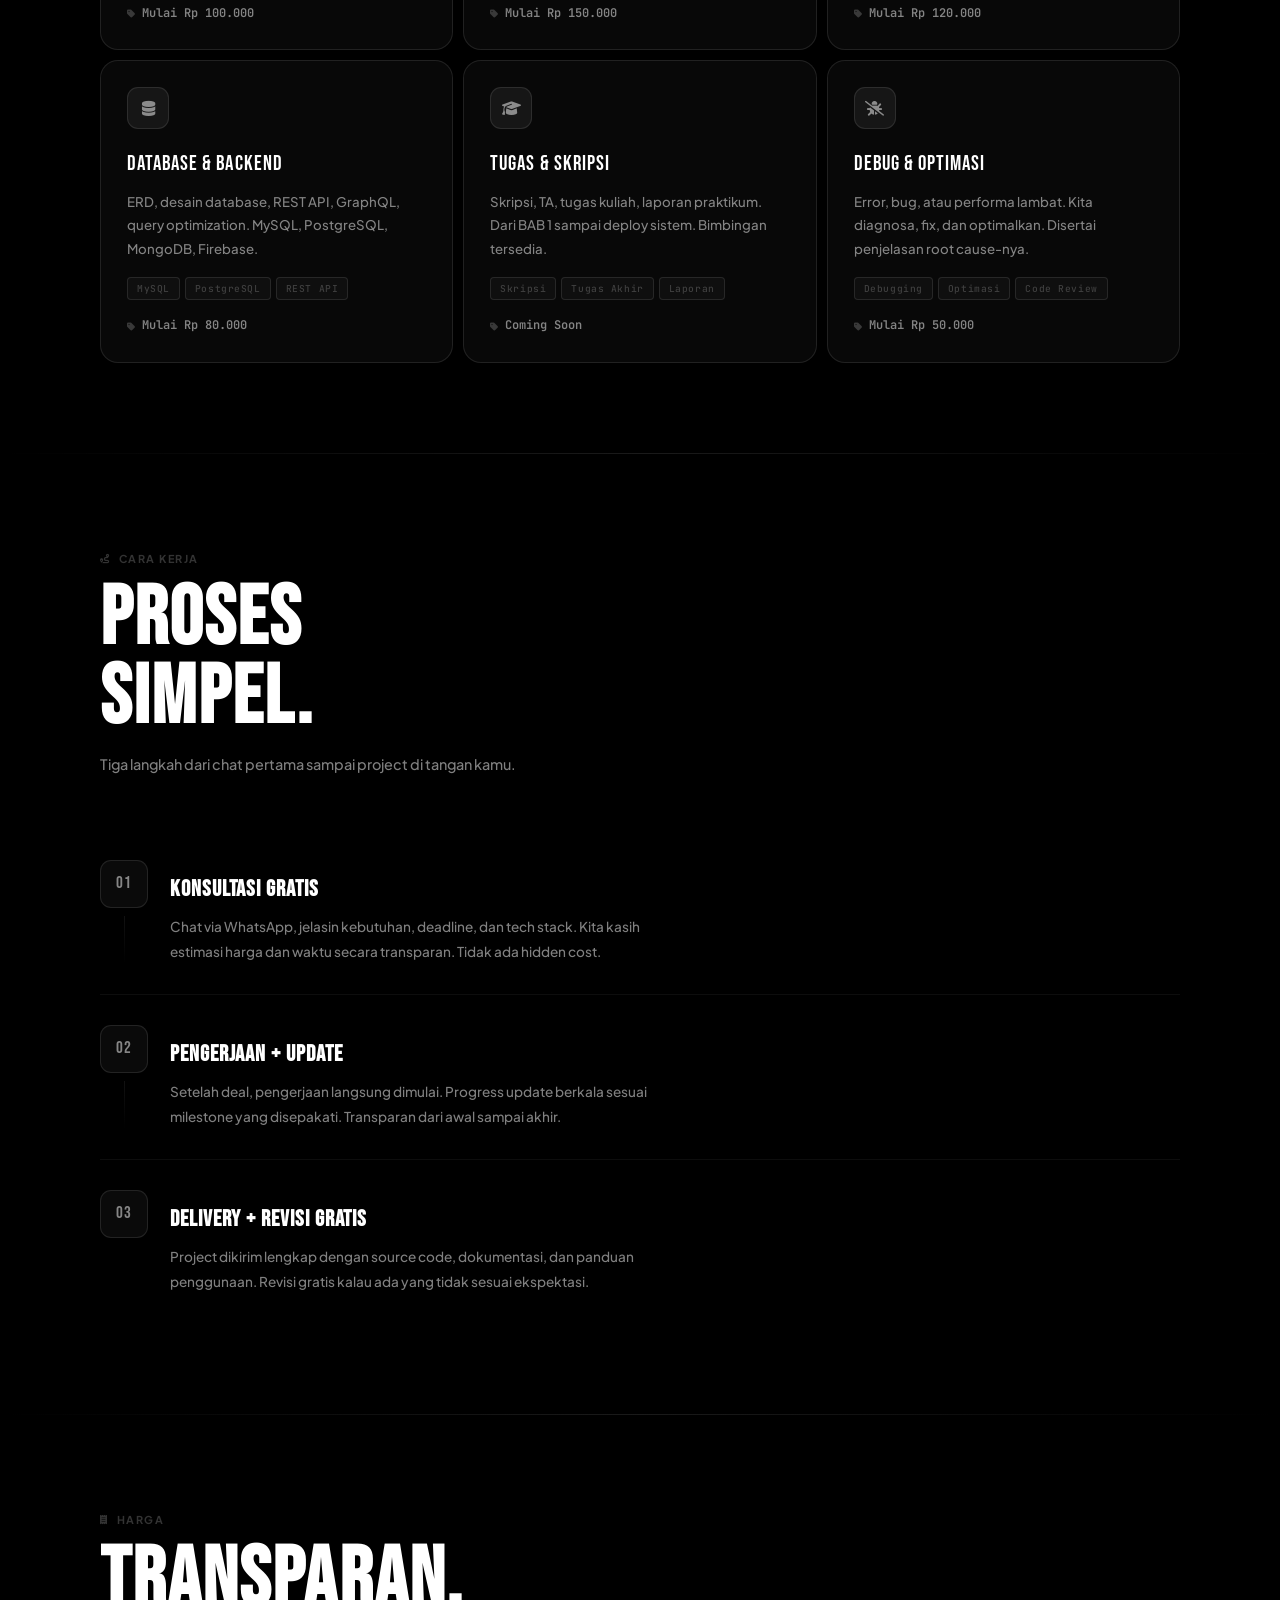
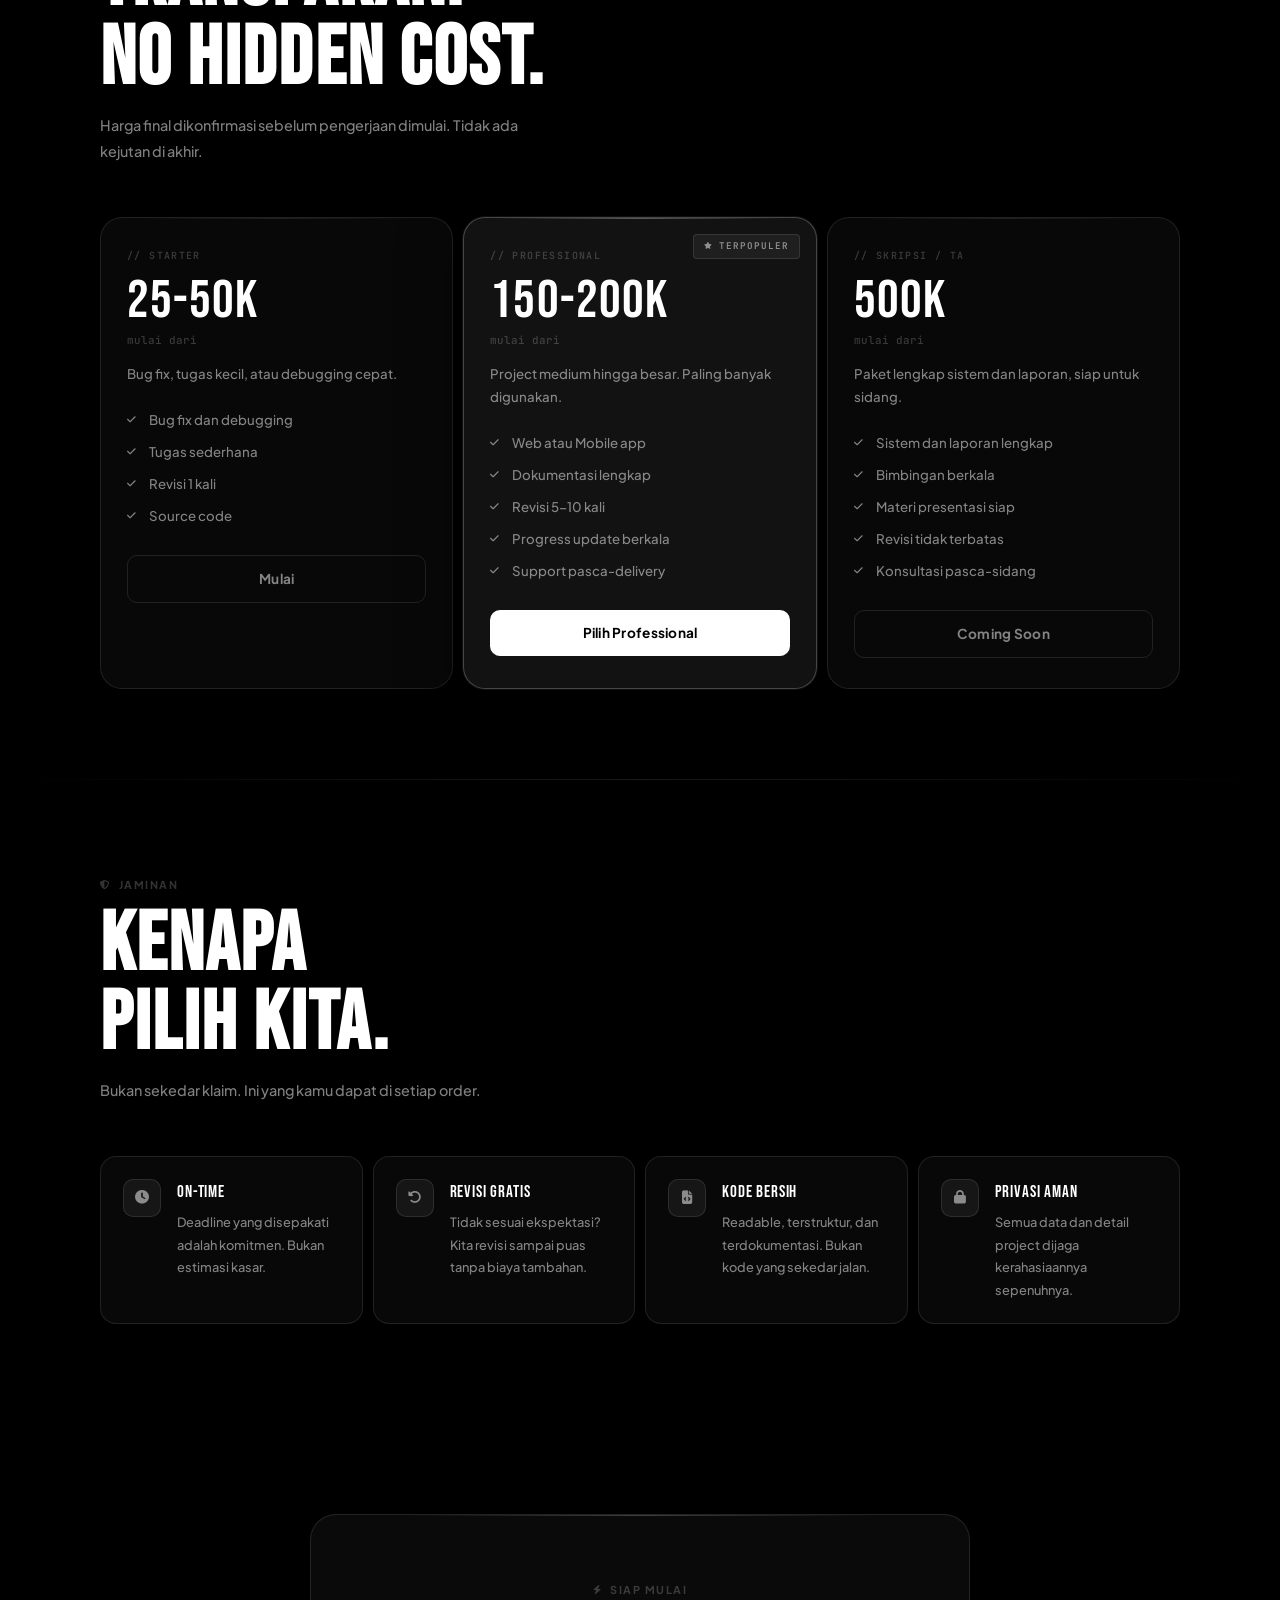
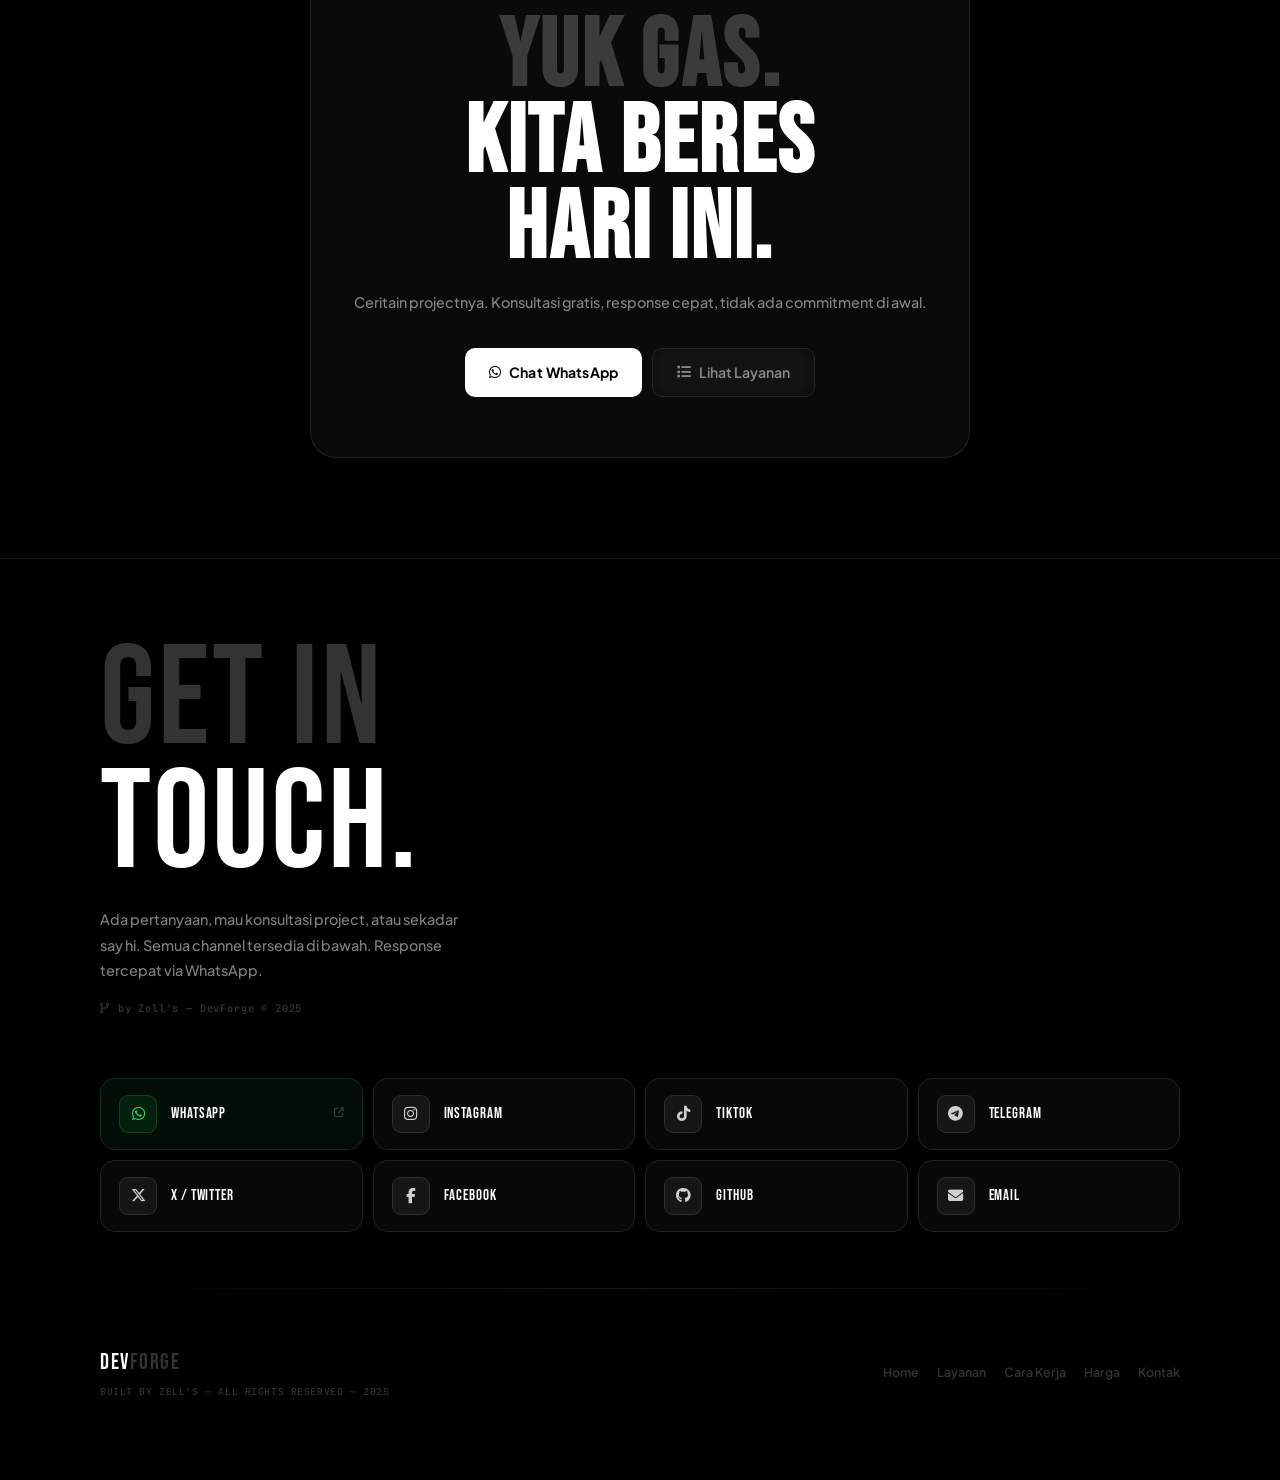
==== commit 0c3ebaef: "Update index.html" ====
--- a/index.html
+++ b/index.html
@@ -23,7 +23,7 @@
 <!-- ── NAV ── -->
 <nav>
   <a href="#home" class="logo">
-   <div class="logo-box"><img src="w.jpeg" alt="logo" style="width:100%;height:100%;object-fit:cover;border-radius:inherit;display:block;"></div> DevForge
+   <div class="logo-box"><img src="w.jpg" alt="logo" style="width:100%;height:100%;object-fit:cover;border-radius:inherit;display:block;"></div> DevForge
   </a>
   <ul class="nav-links">
     <li><a href="#layanan">Layanan</a></li>
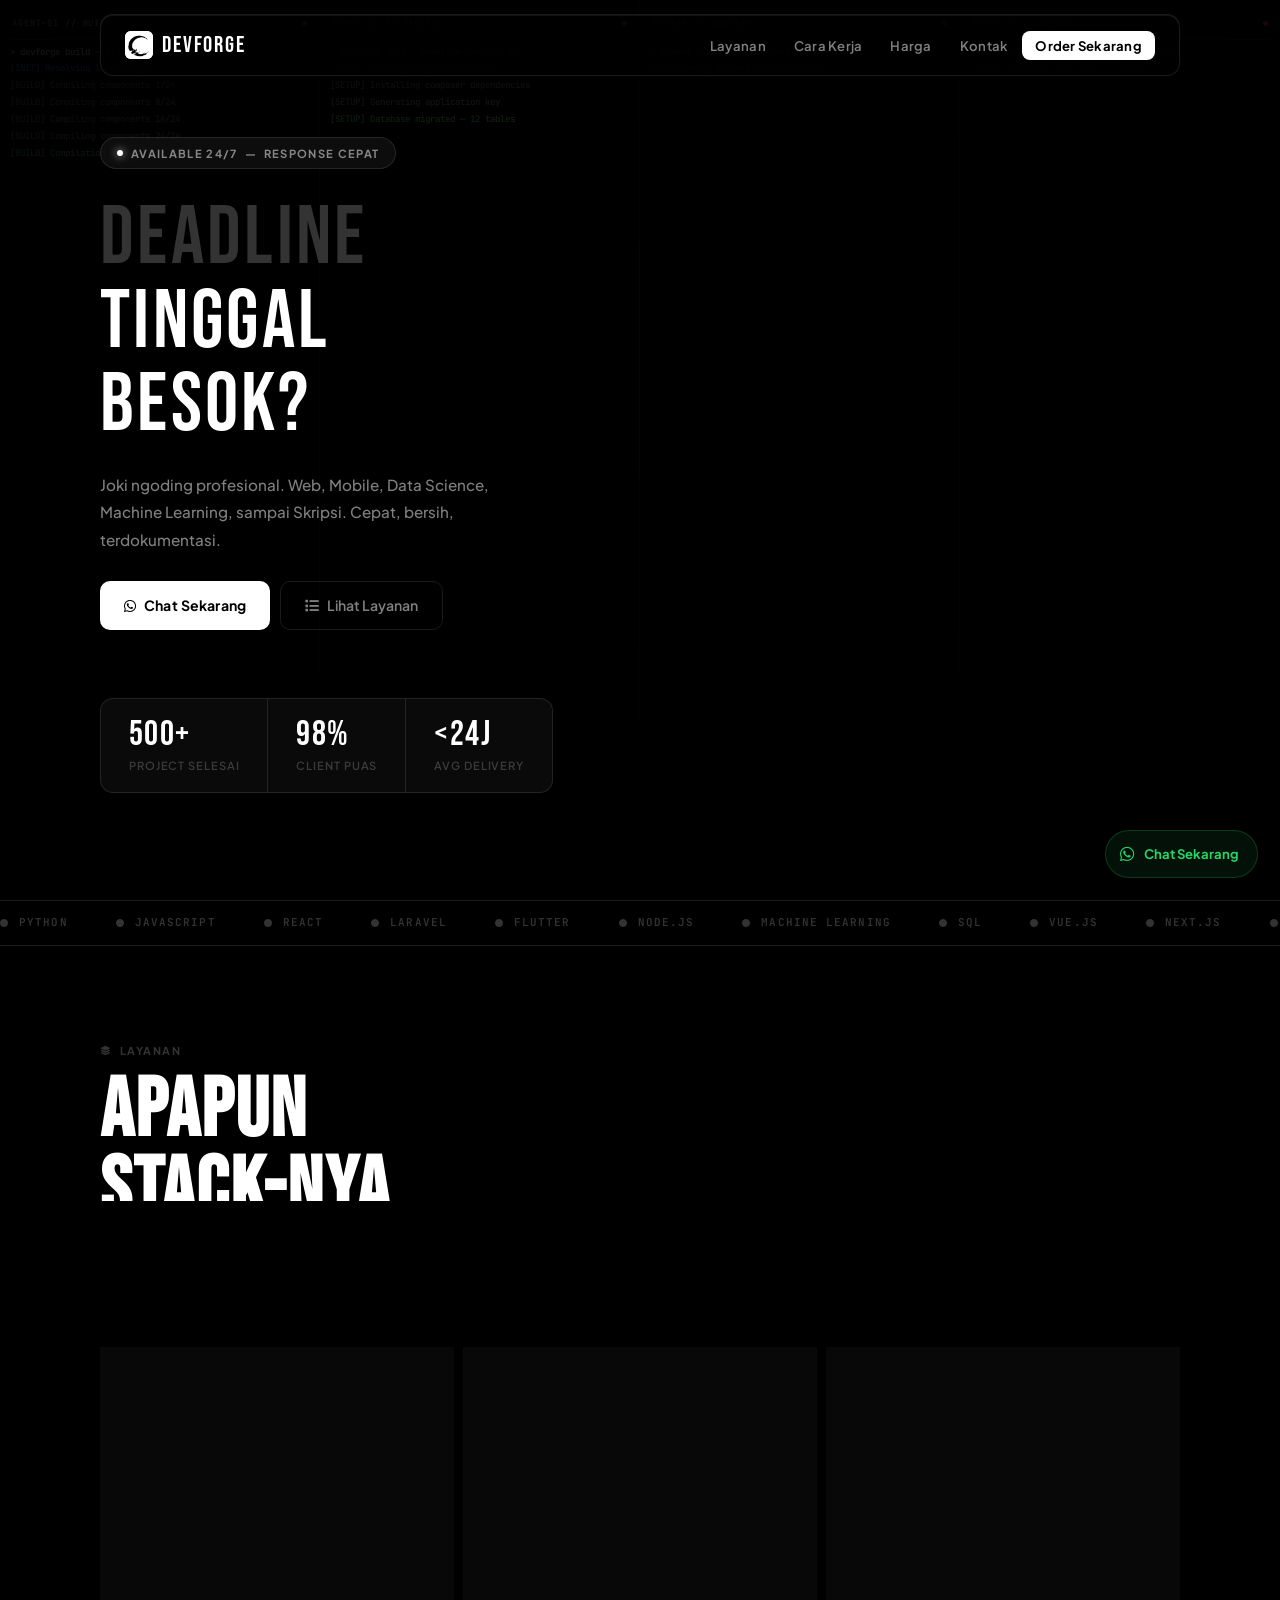
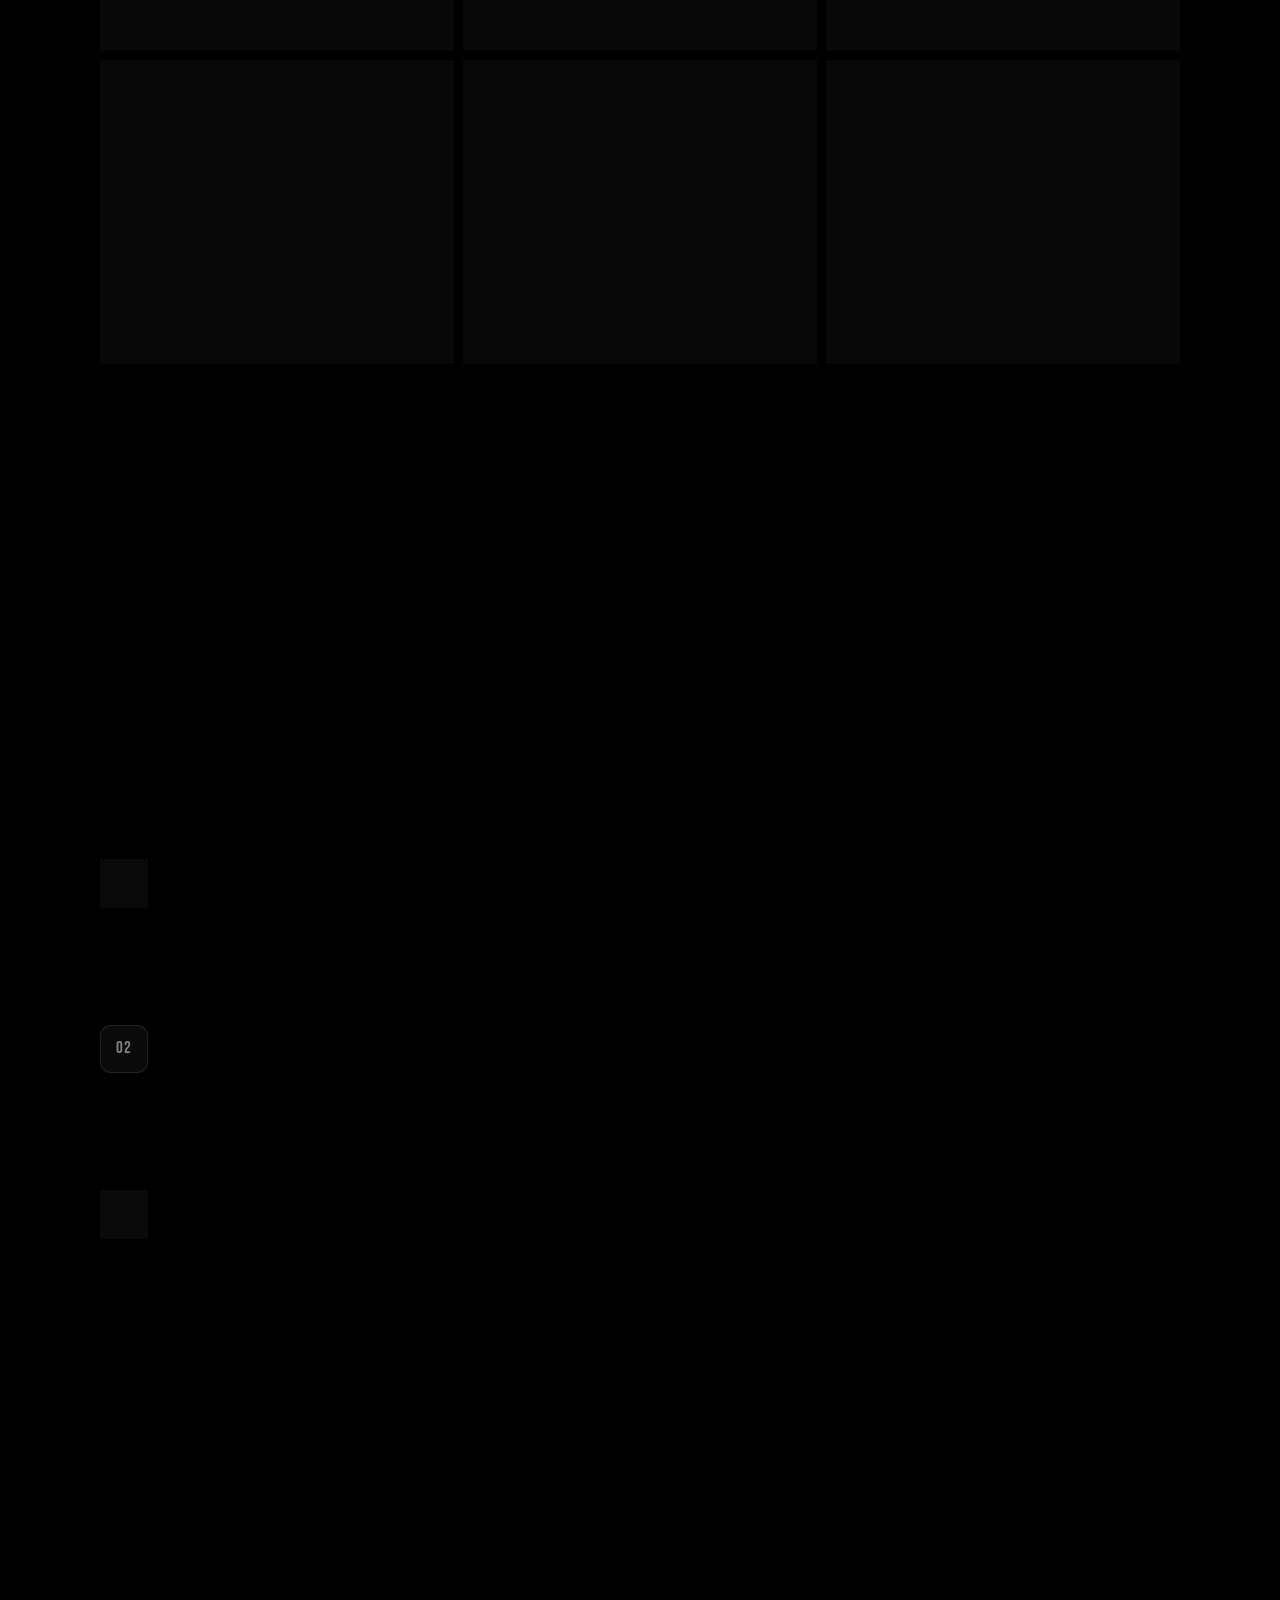
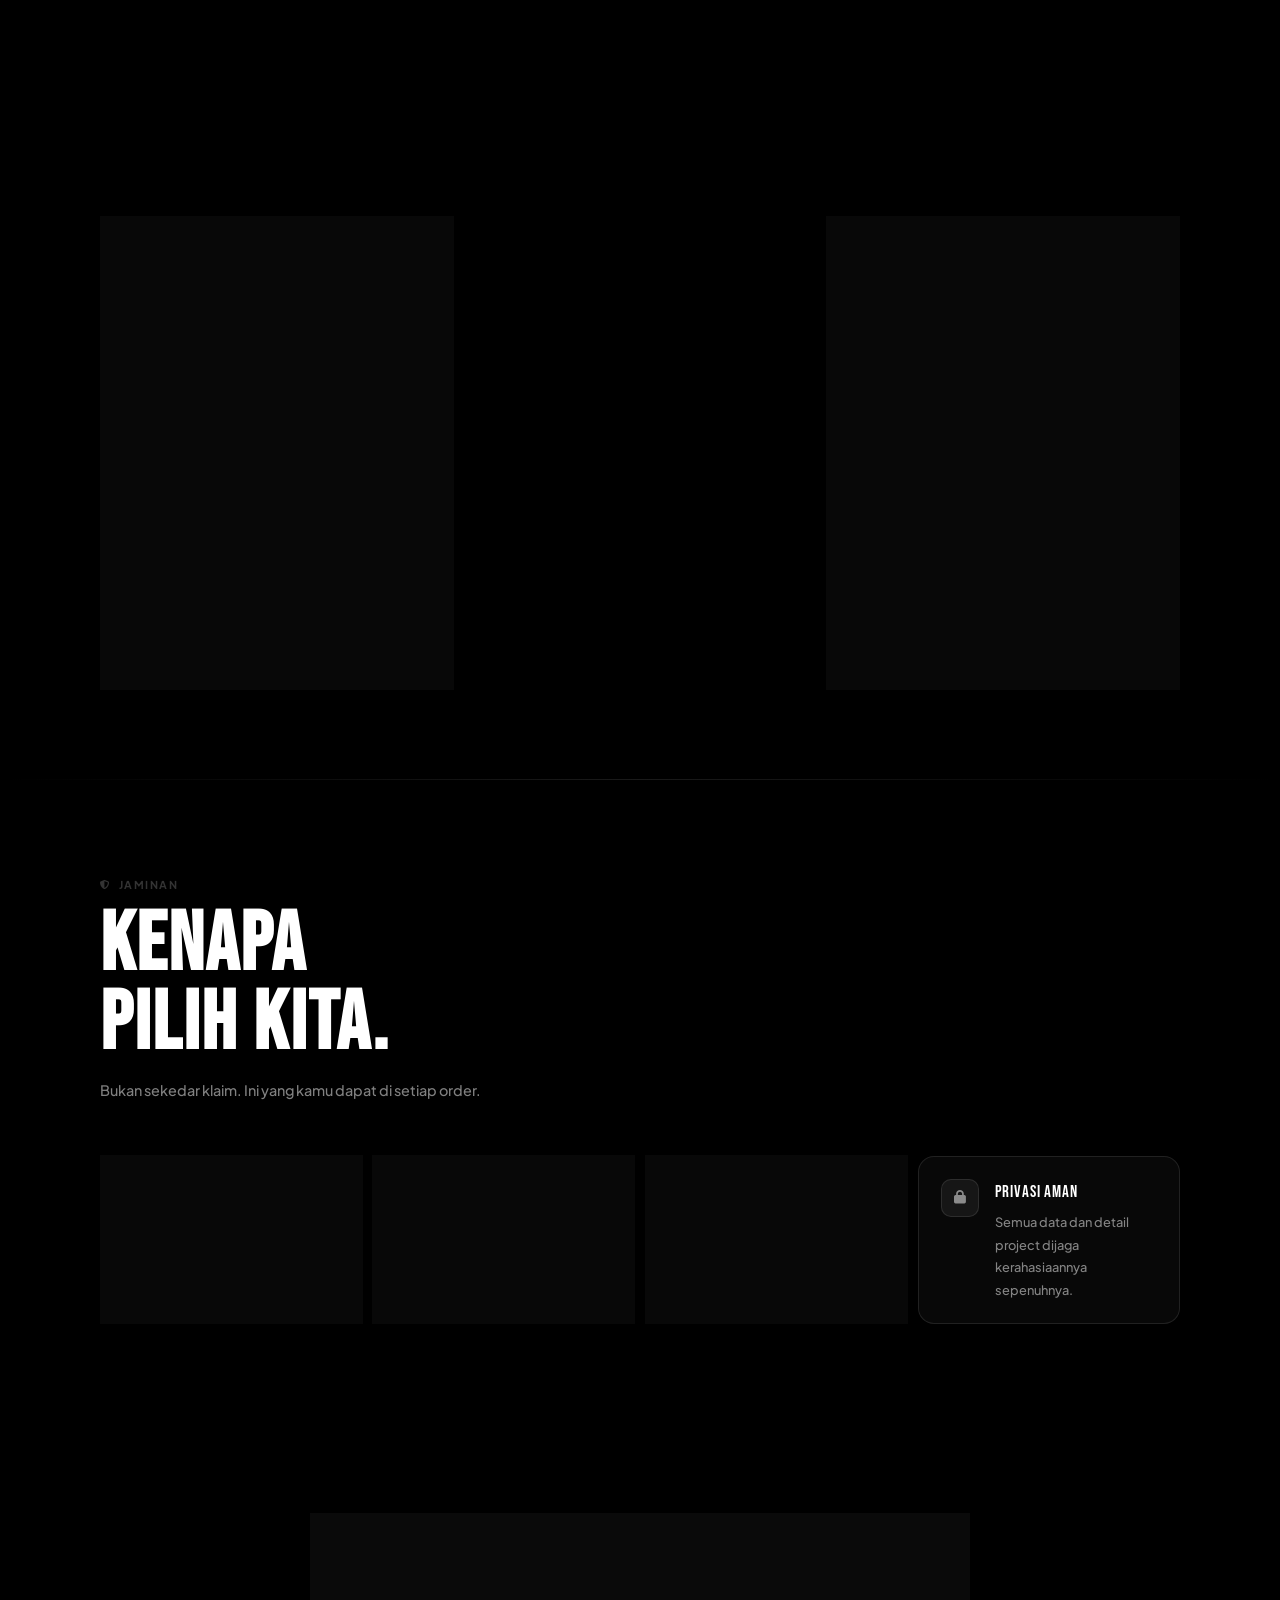
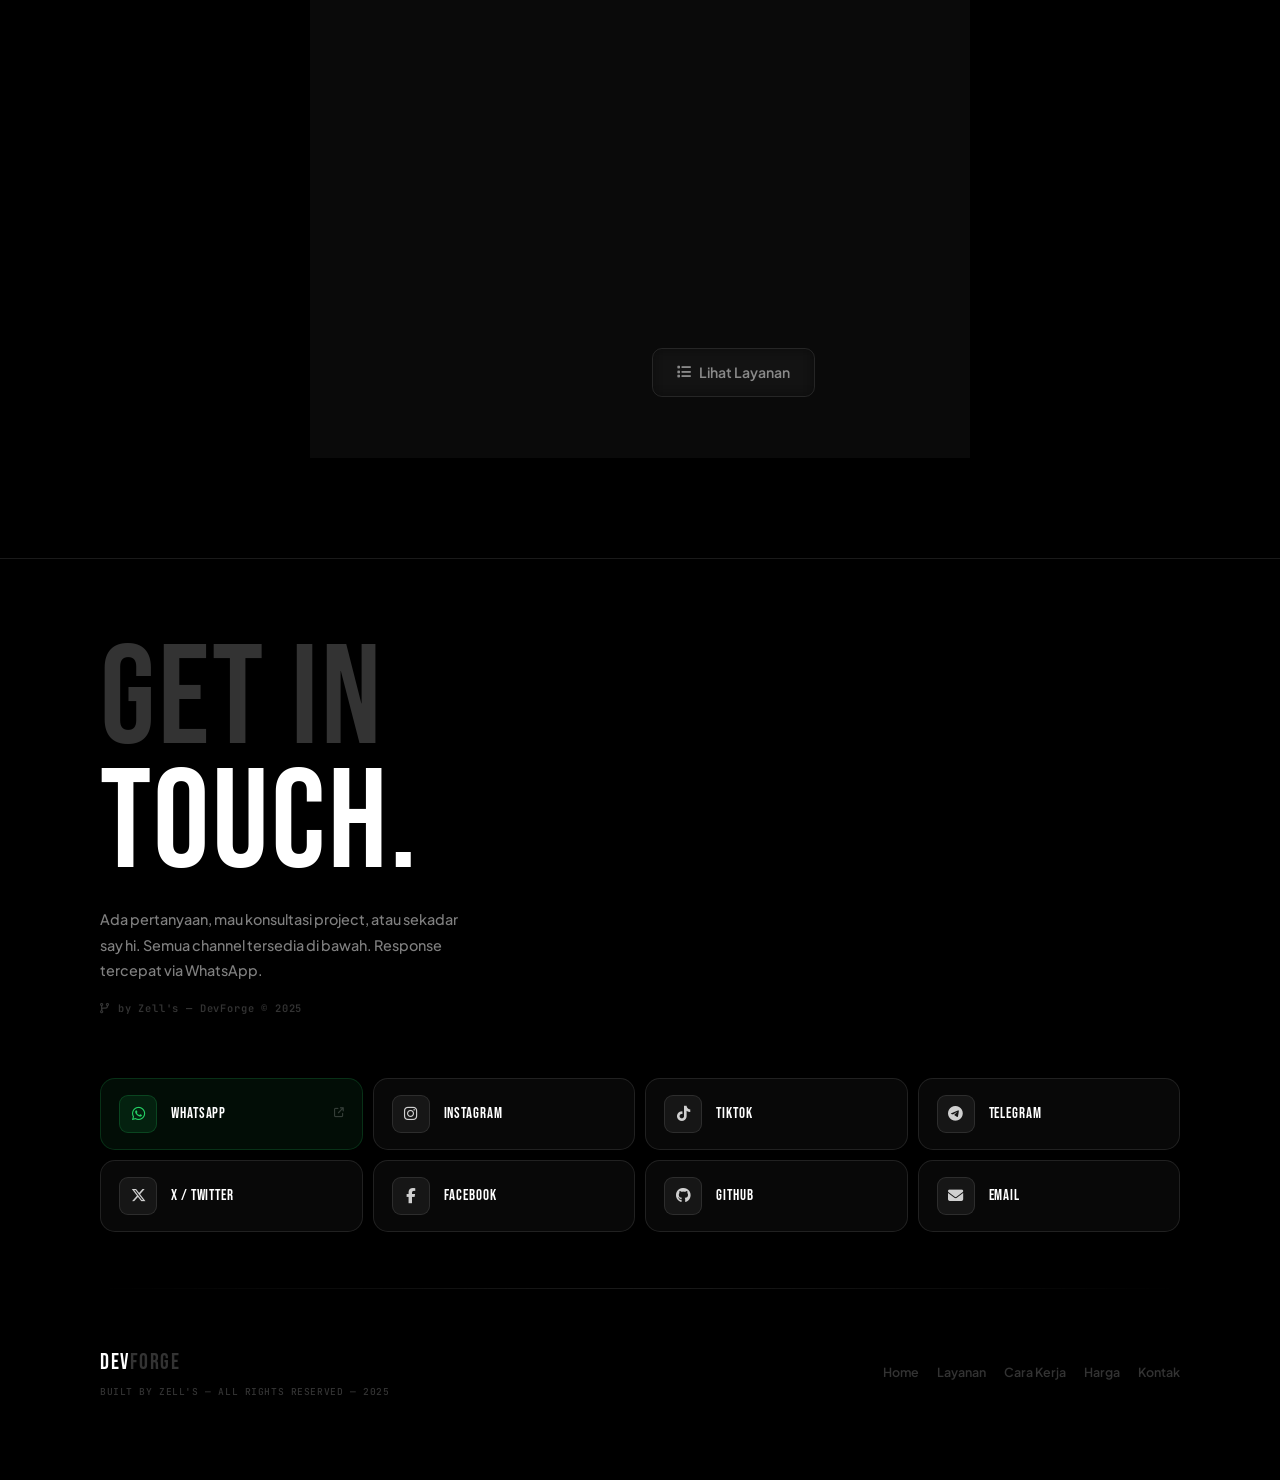
==== commit 0f30e0e9: "Update index.html" ====
--- a/index.html
+++ b/index.html
@@ -23,7 +23,7 @@
 <!-- ── NAV ── -->
 <nav>
   <a href="#home" class="logo">
-   <div class="logo-box"><img src="w.jpg" alt="logo" style="width:100%;height:100%;object-fit:cover;border-radius:inherit;display:block;"></div> DevForge
+   <div class="logo-box"><img src="we.jpg" alt="logo" style="width:100%;height:100%;object-fit:cover;border-radius:inherit;display:block;"></div> DevForge
   </a>
   <ul class="nav-links">
     <li><a href="#layanan">Layanan</a></li>
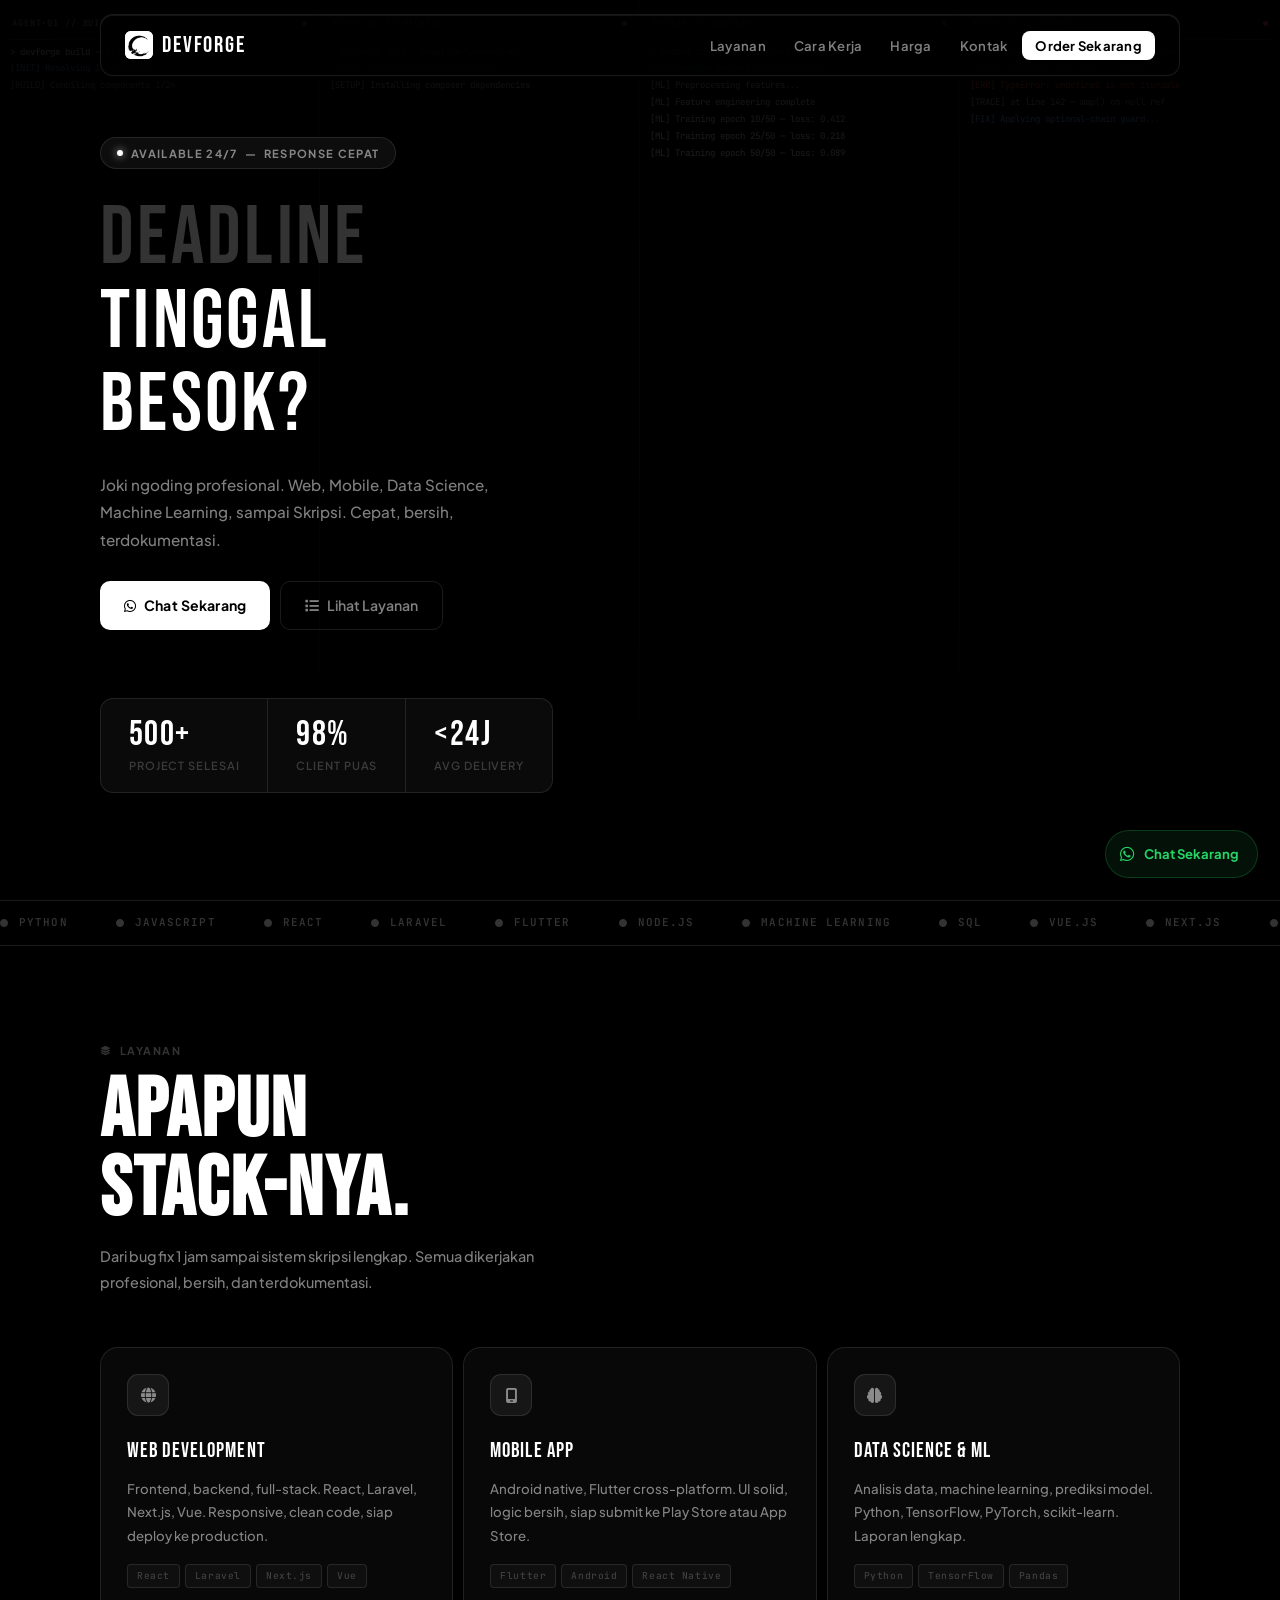
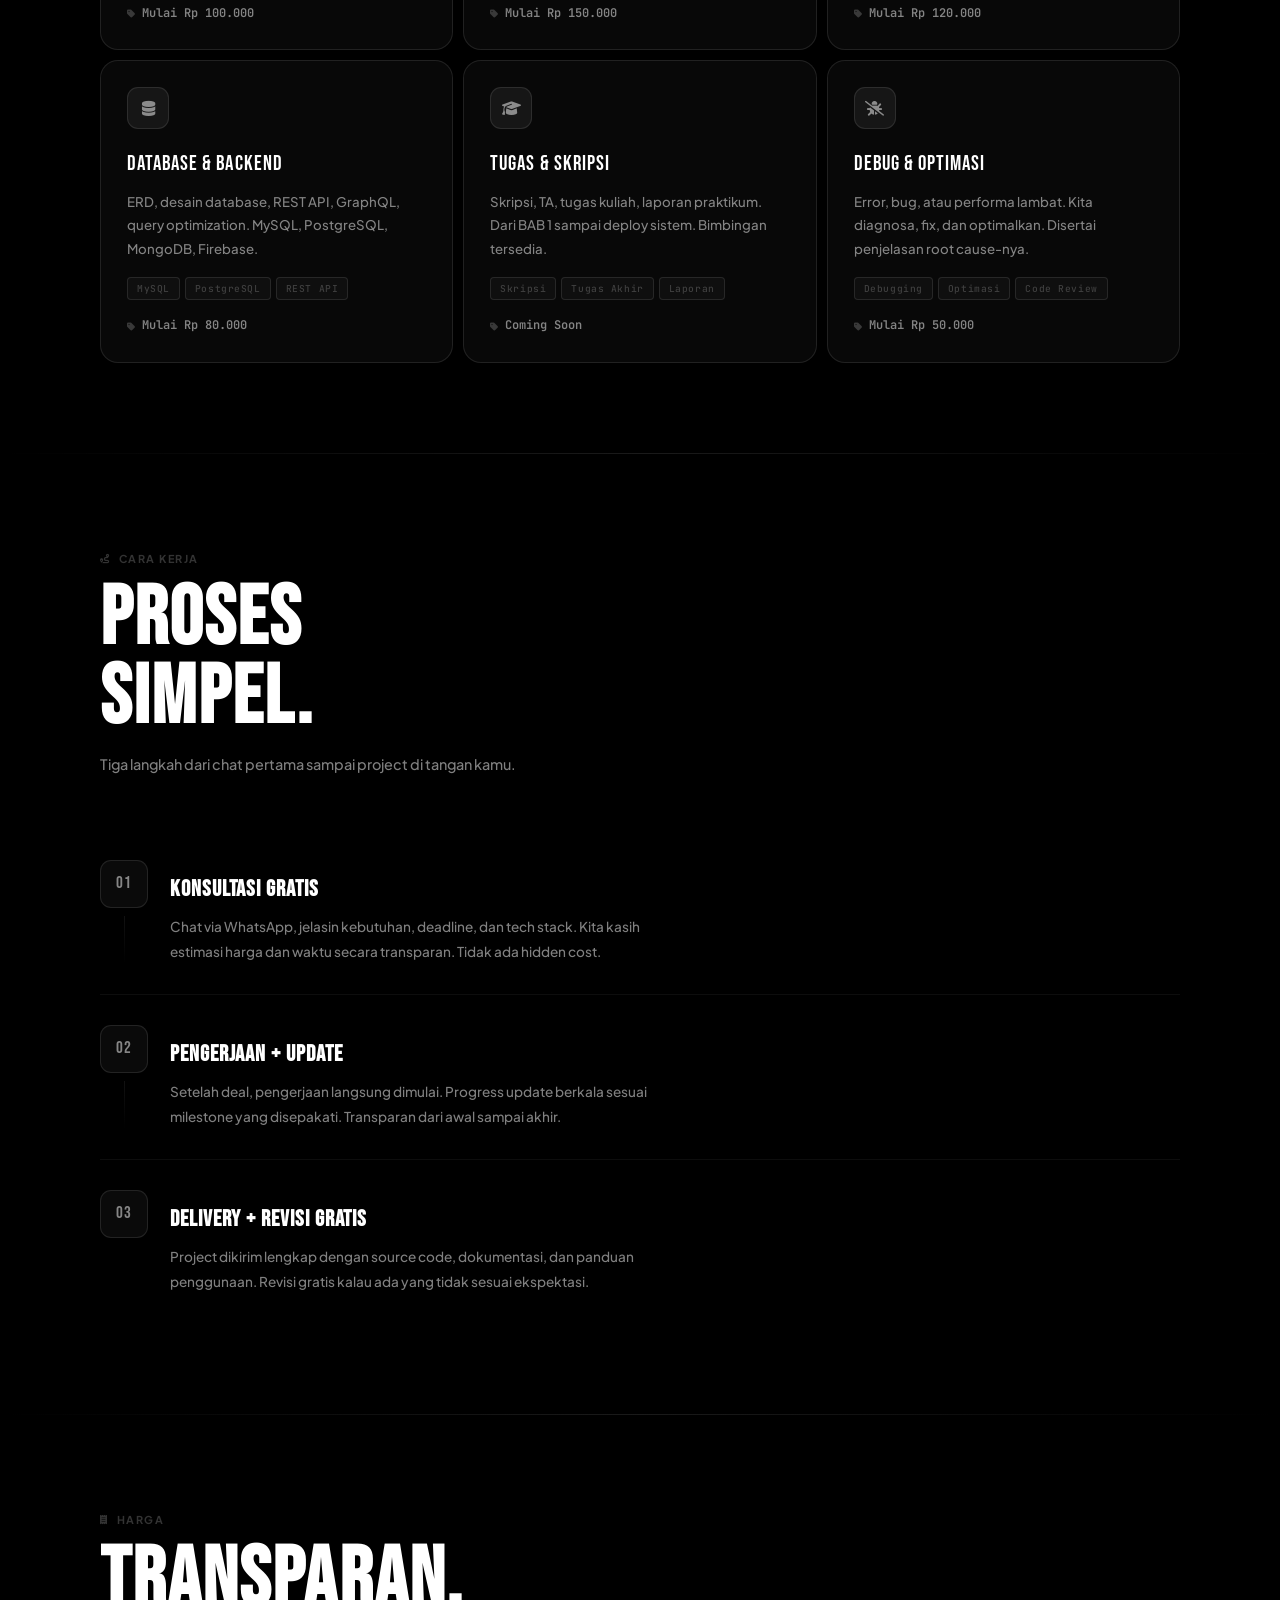
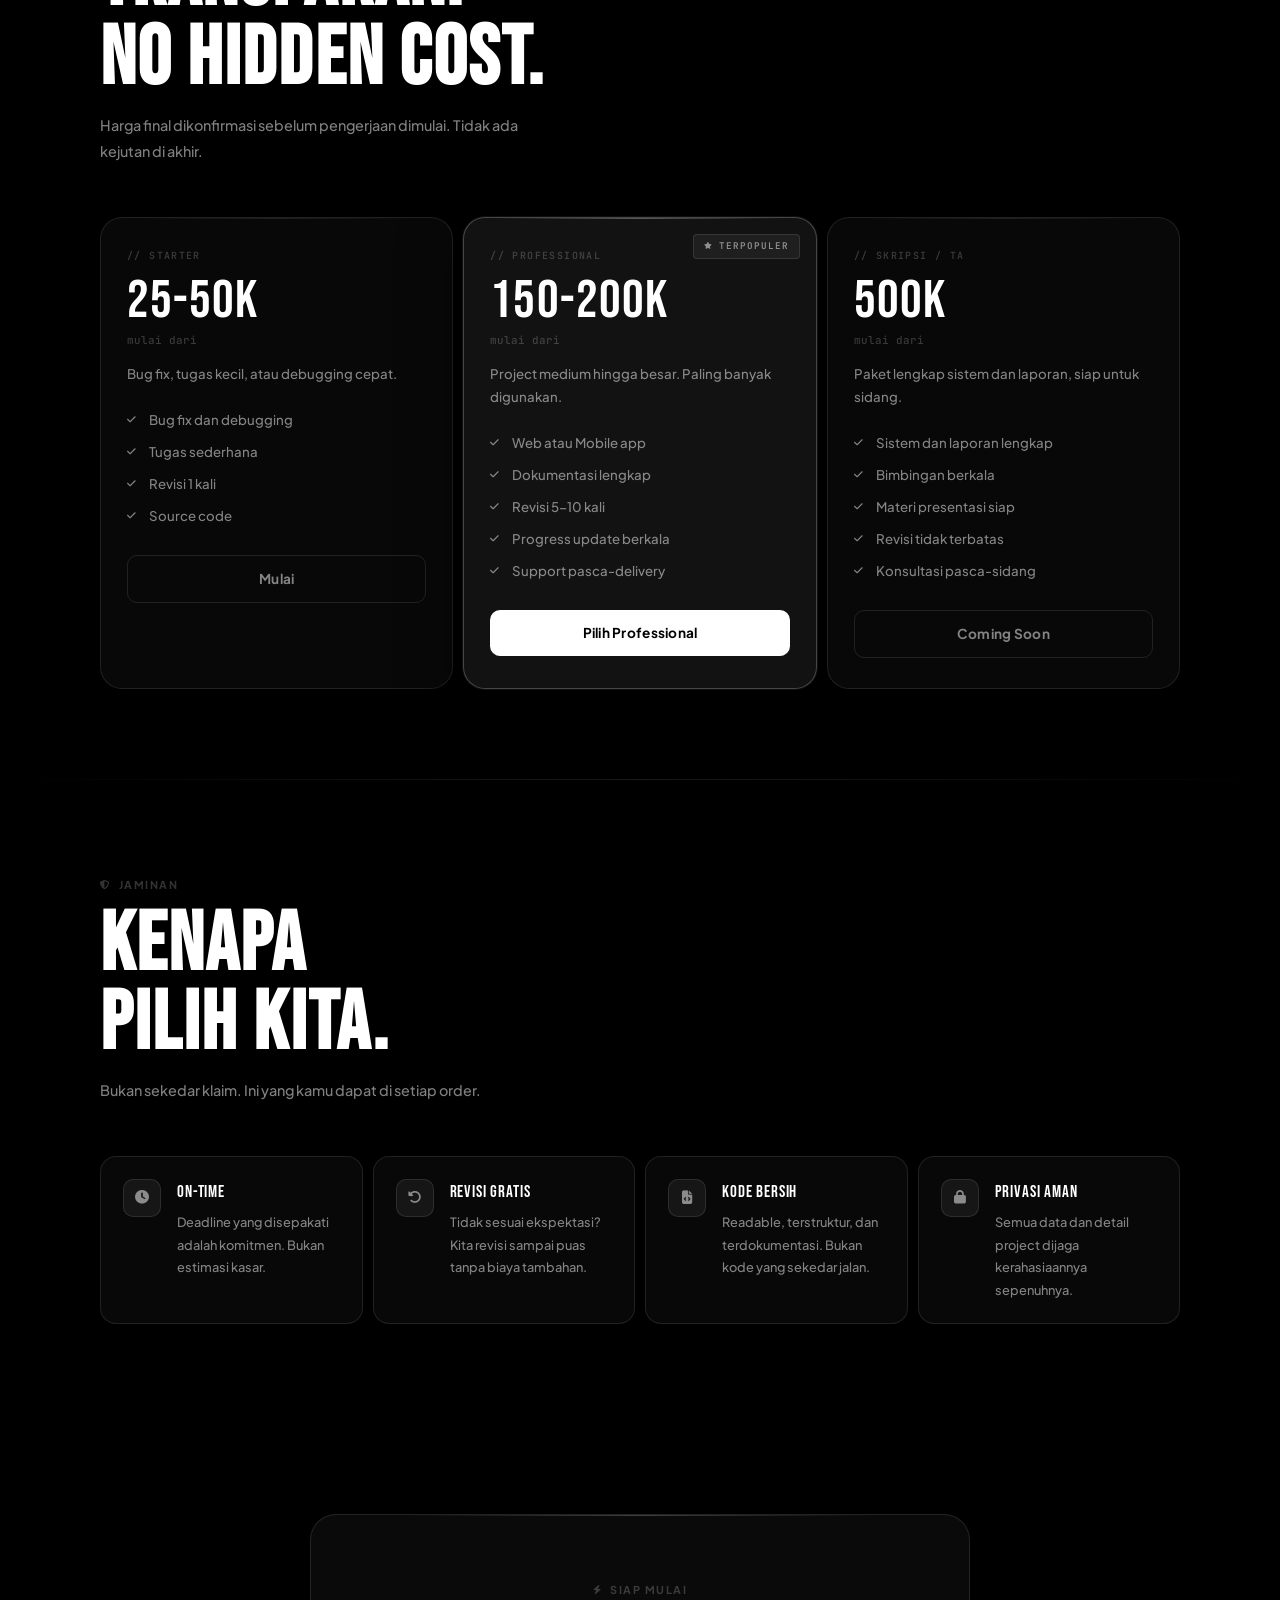
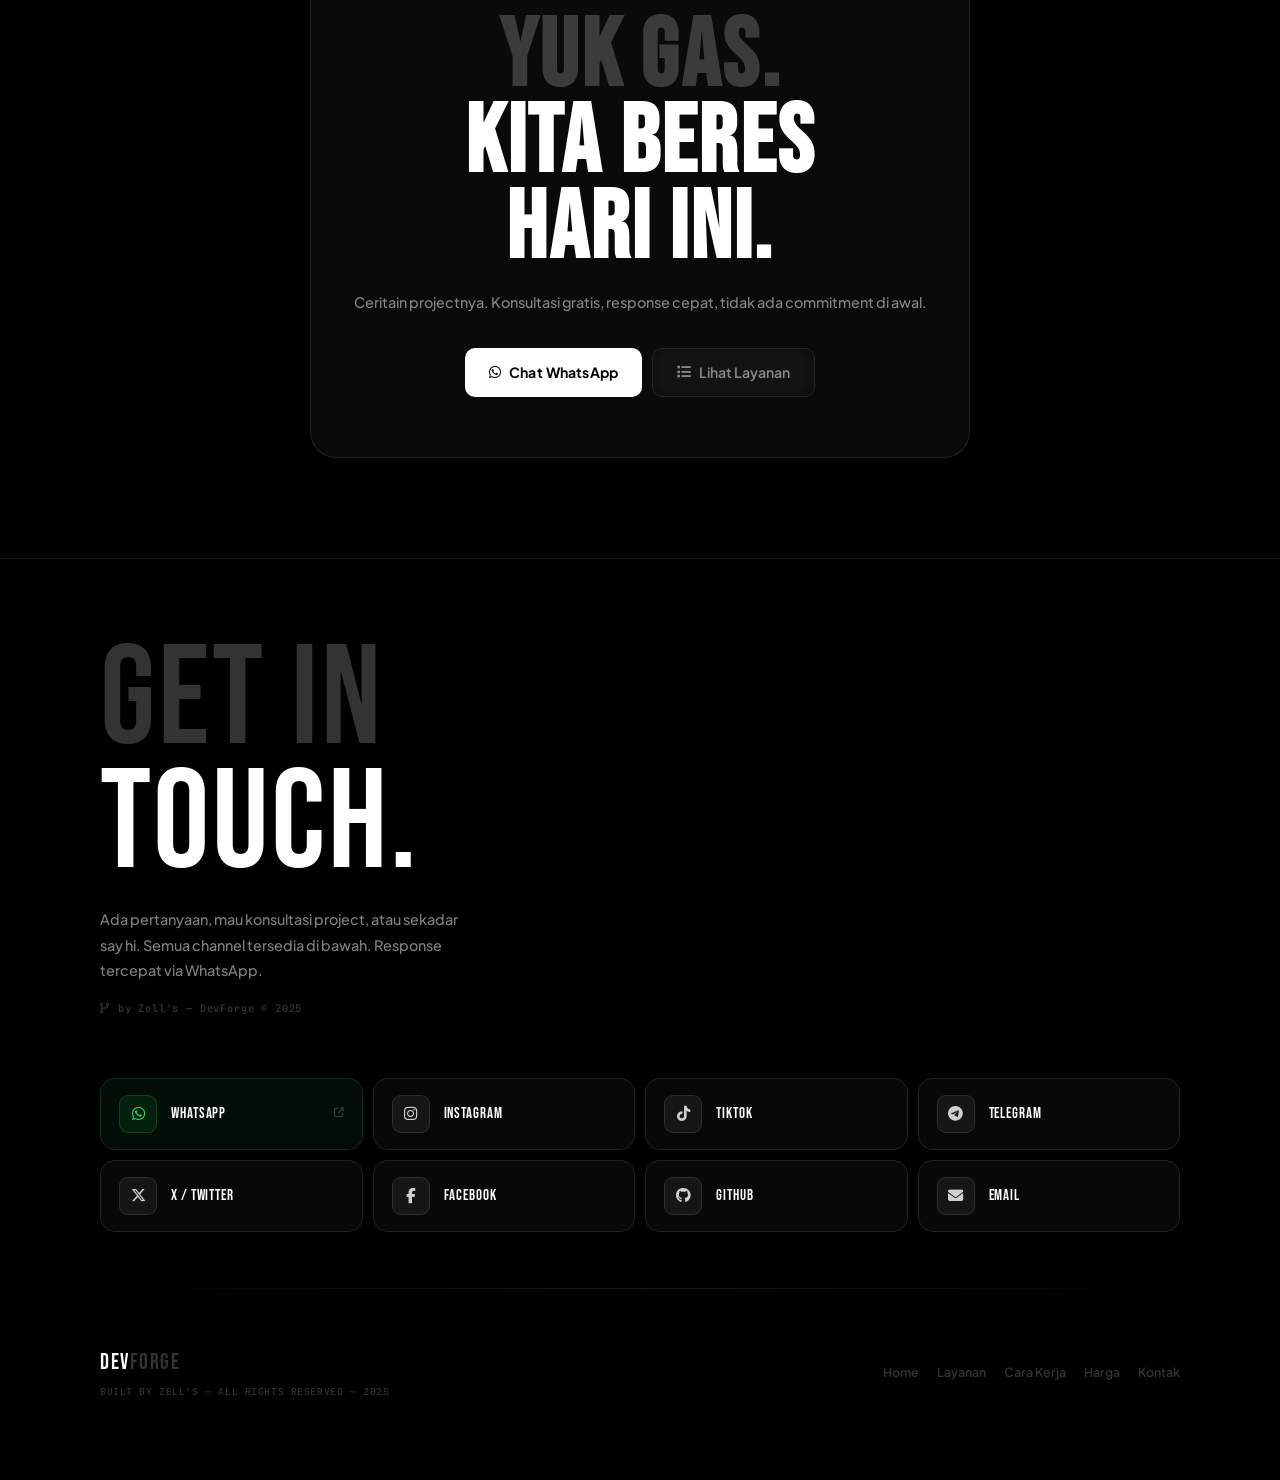
==== commit d32a5b5d: "Update index.html" ====
--- a/index.html
+++ b/index.html
@@ -492,5 +492,6 @@
 </a>
 
 <script src="main.js"></script>
+  <script src="promo.js"></script>
 </body>
 </html>
